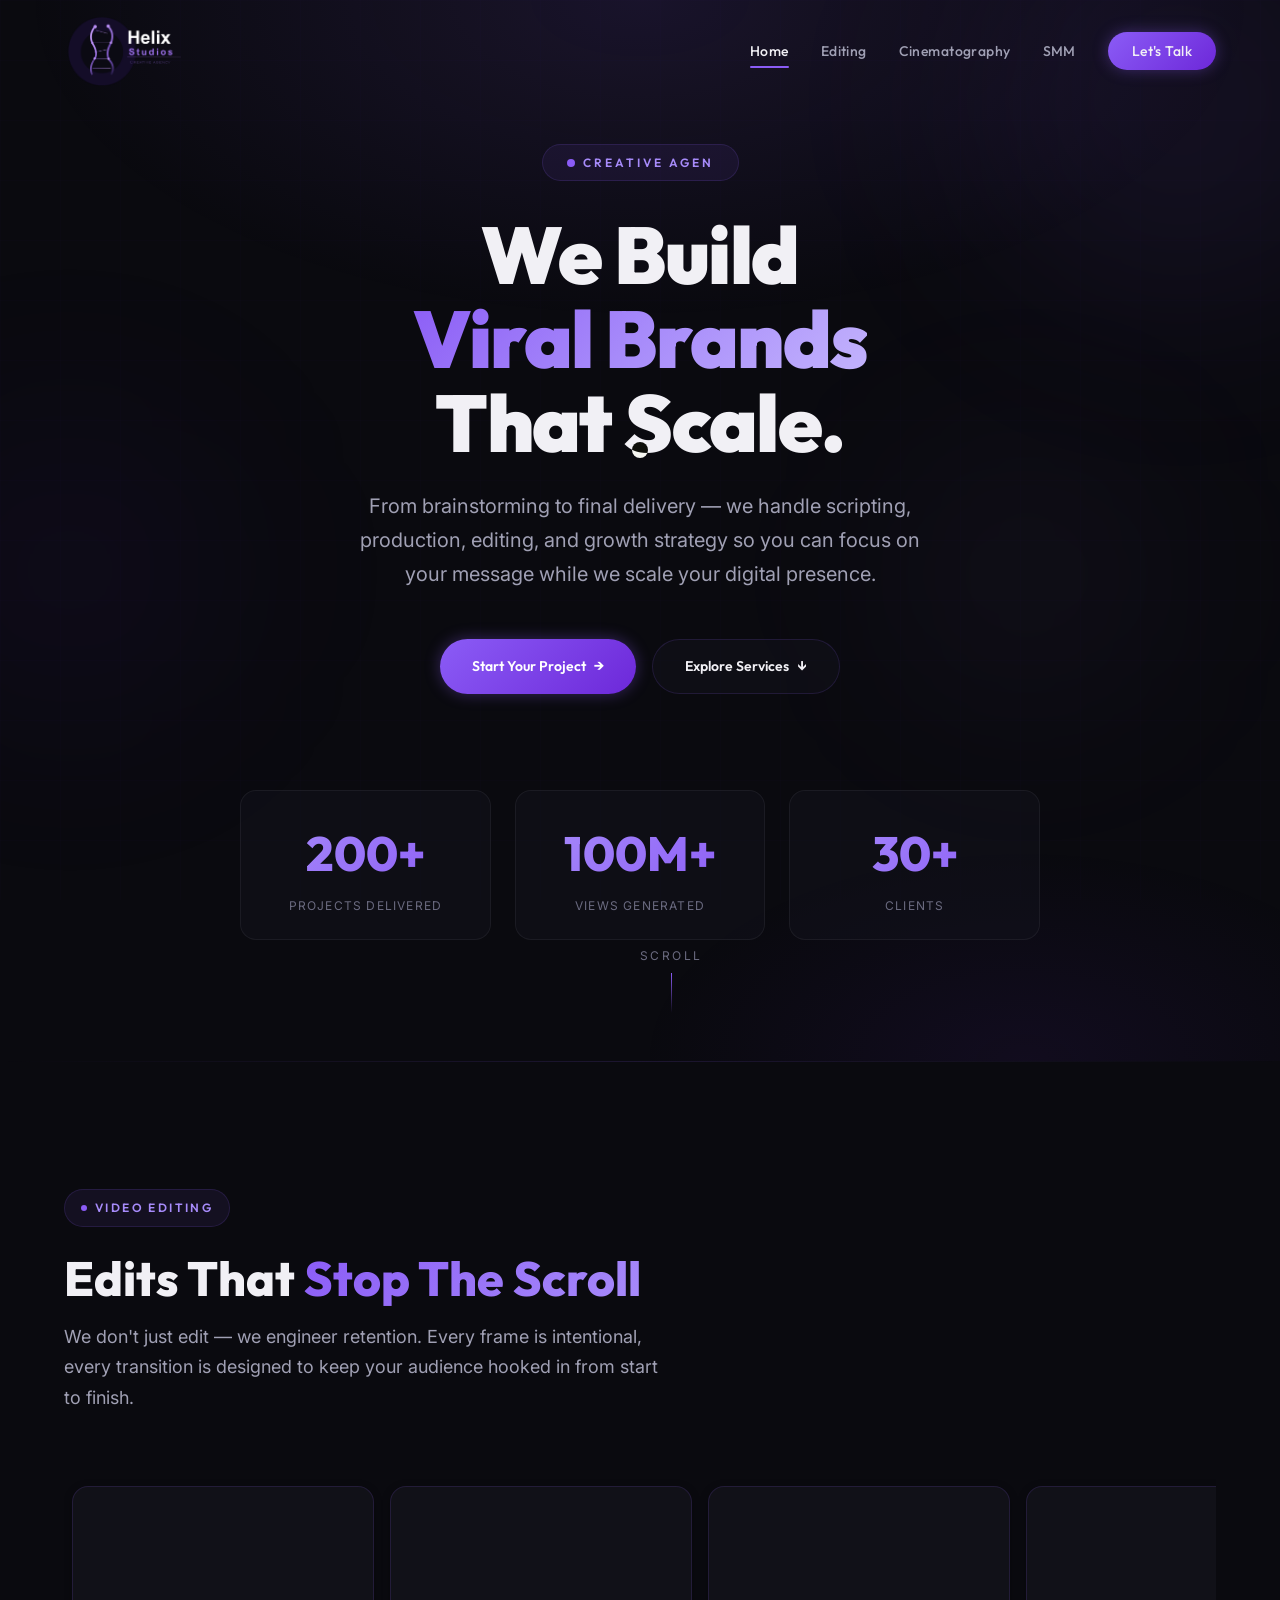
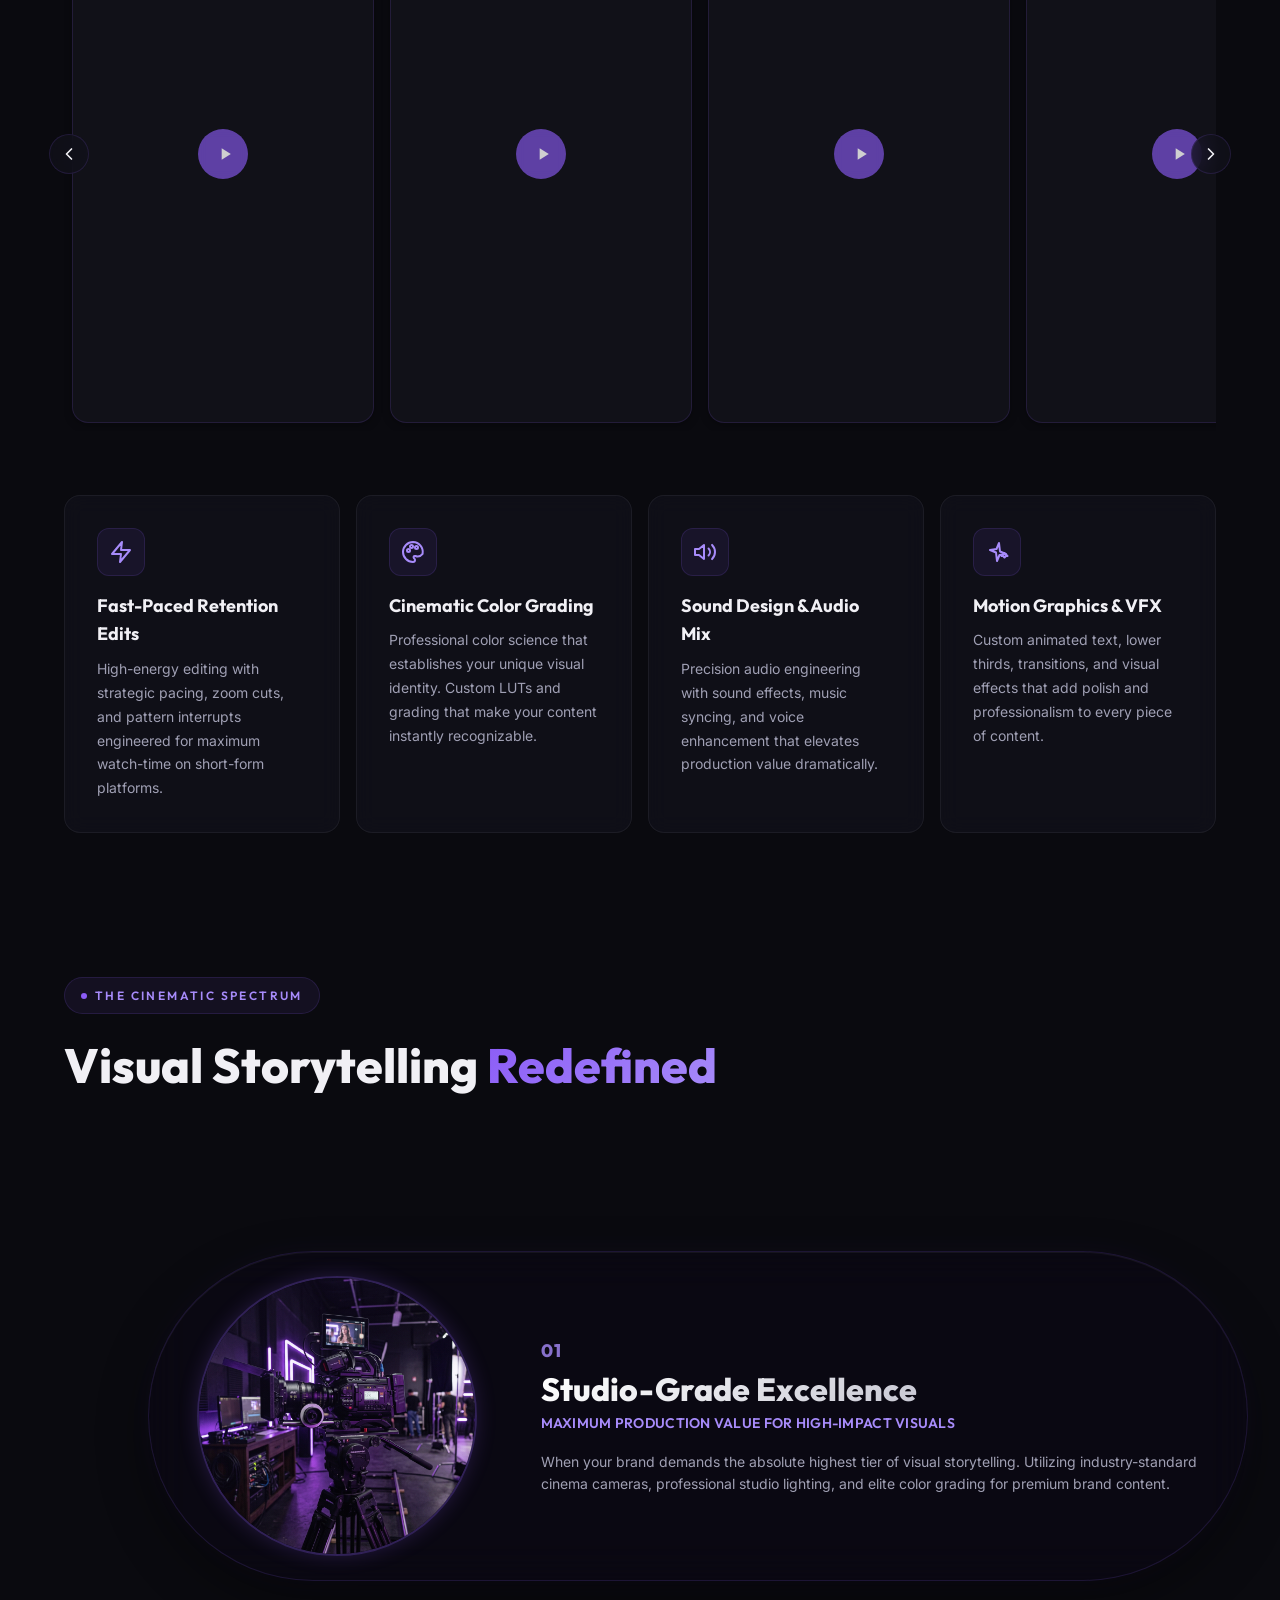
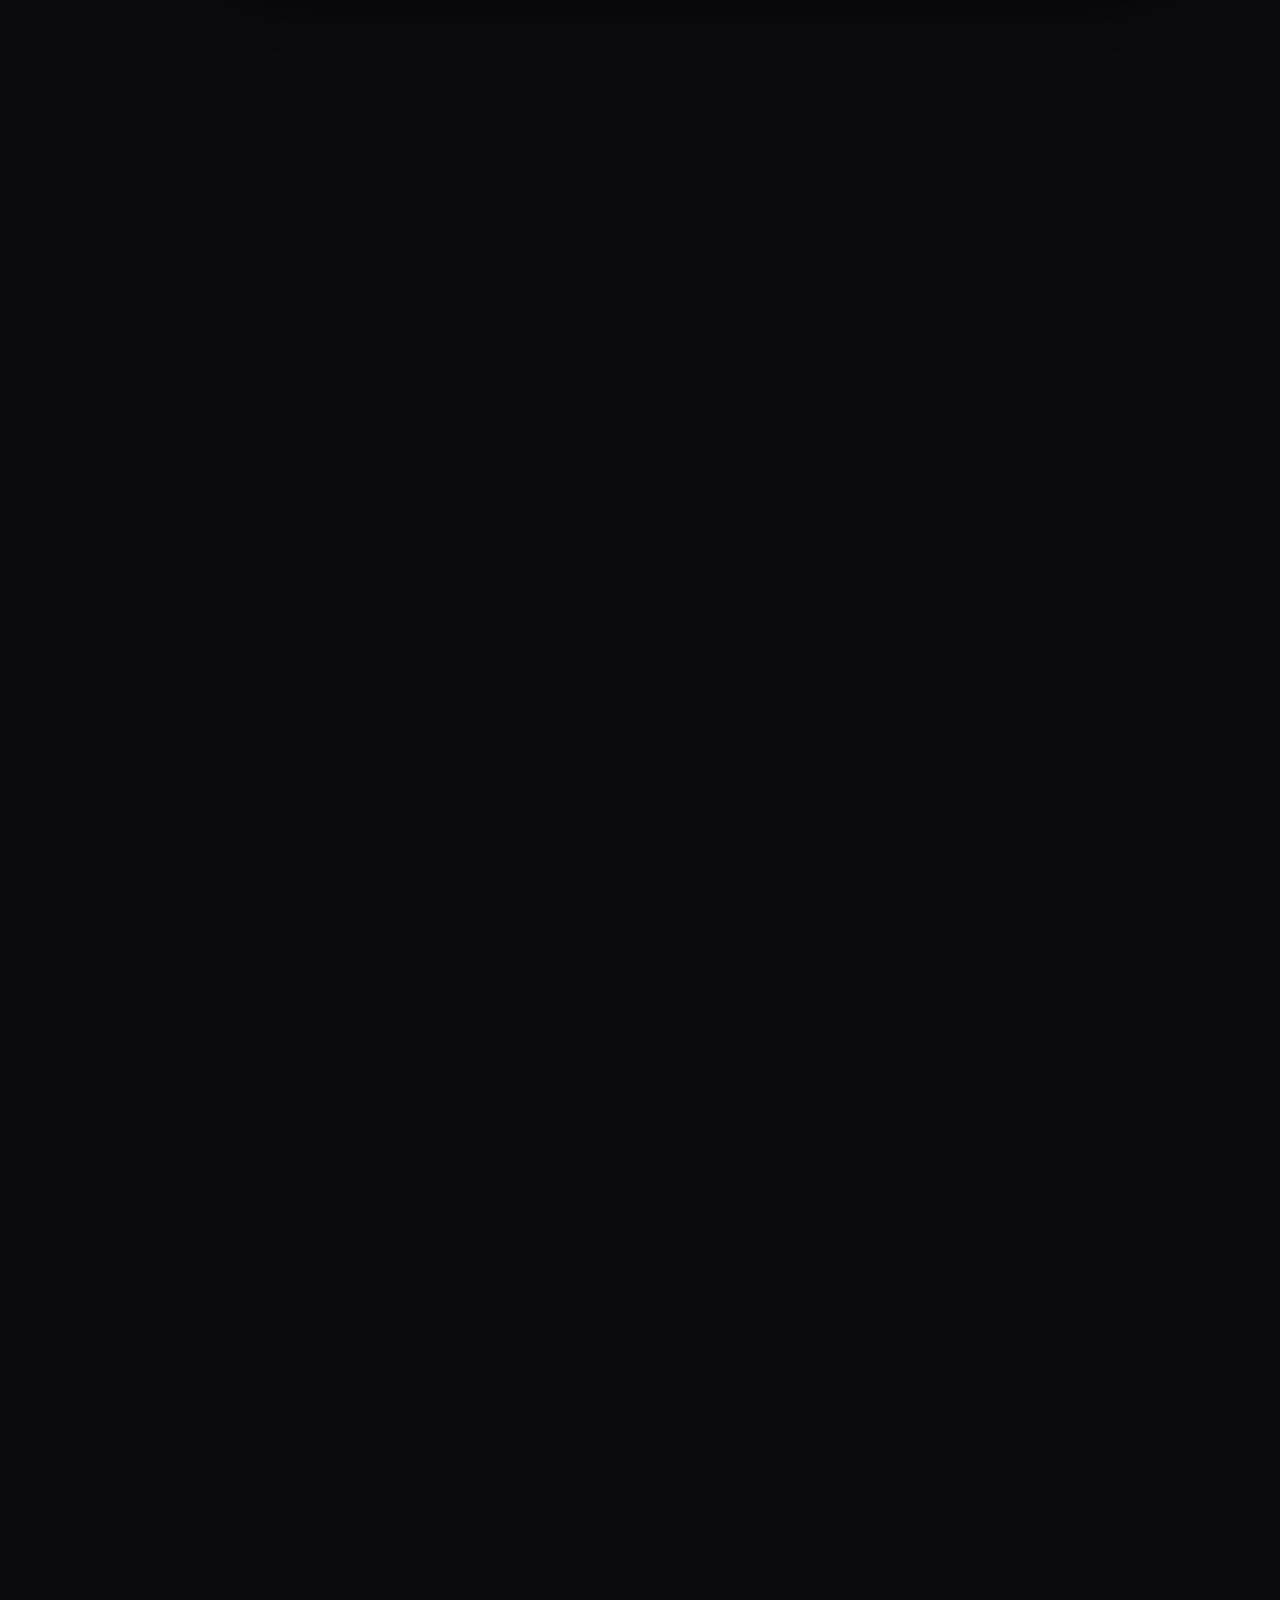
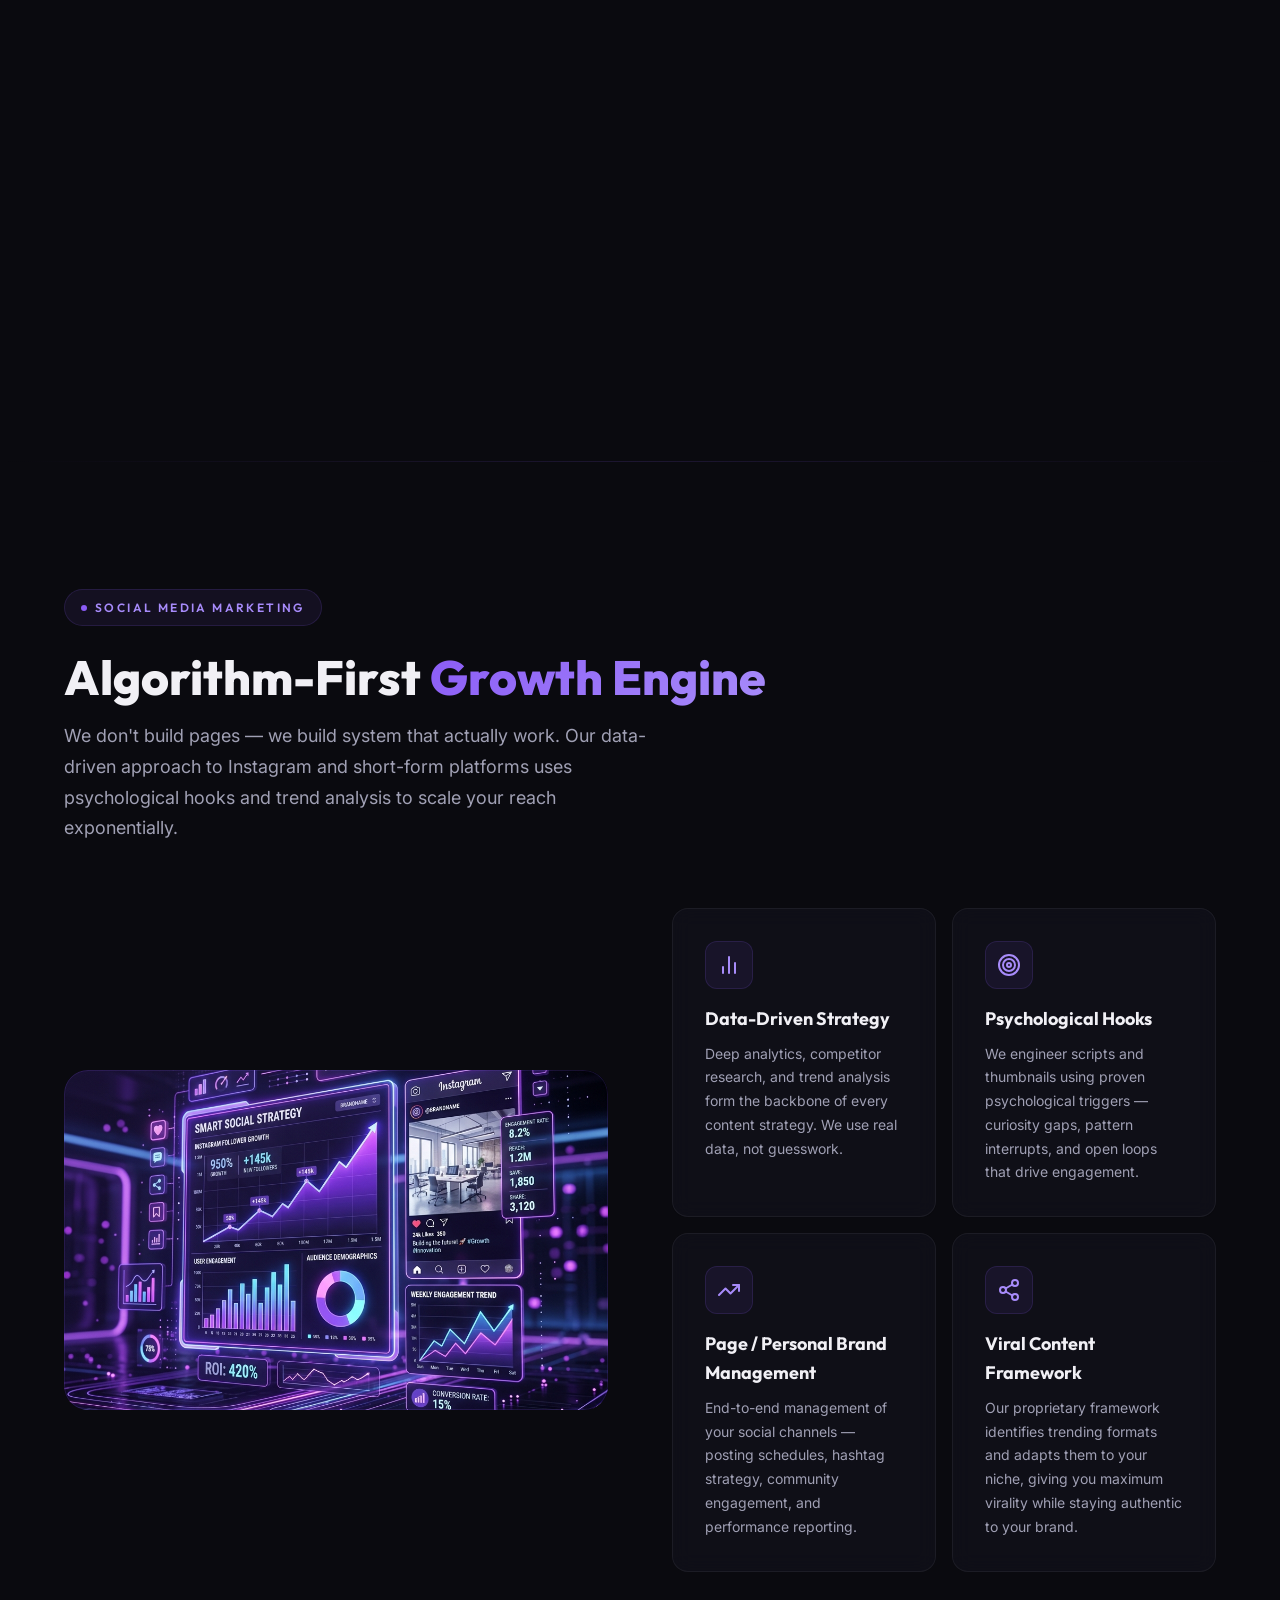
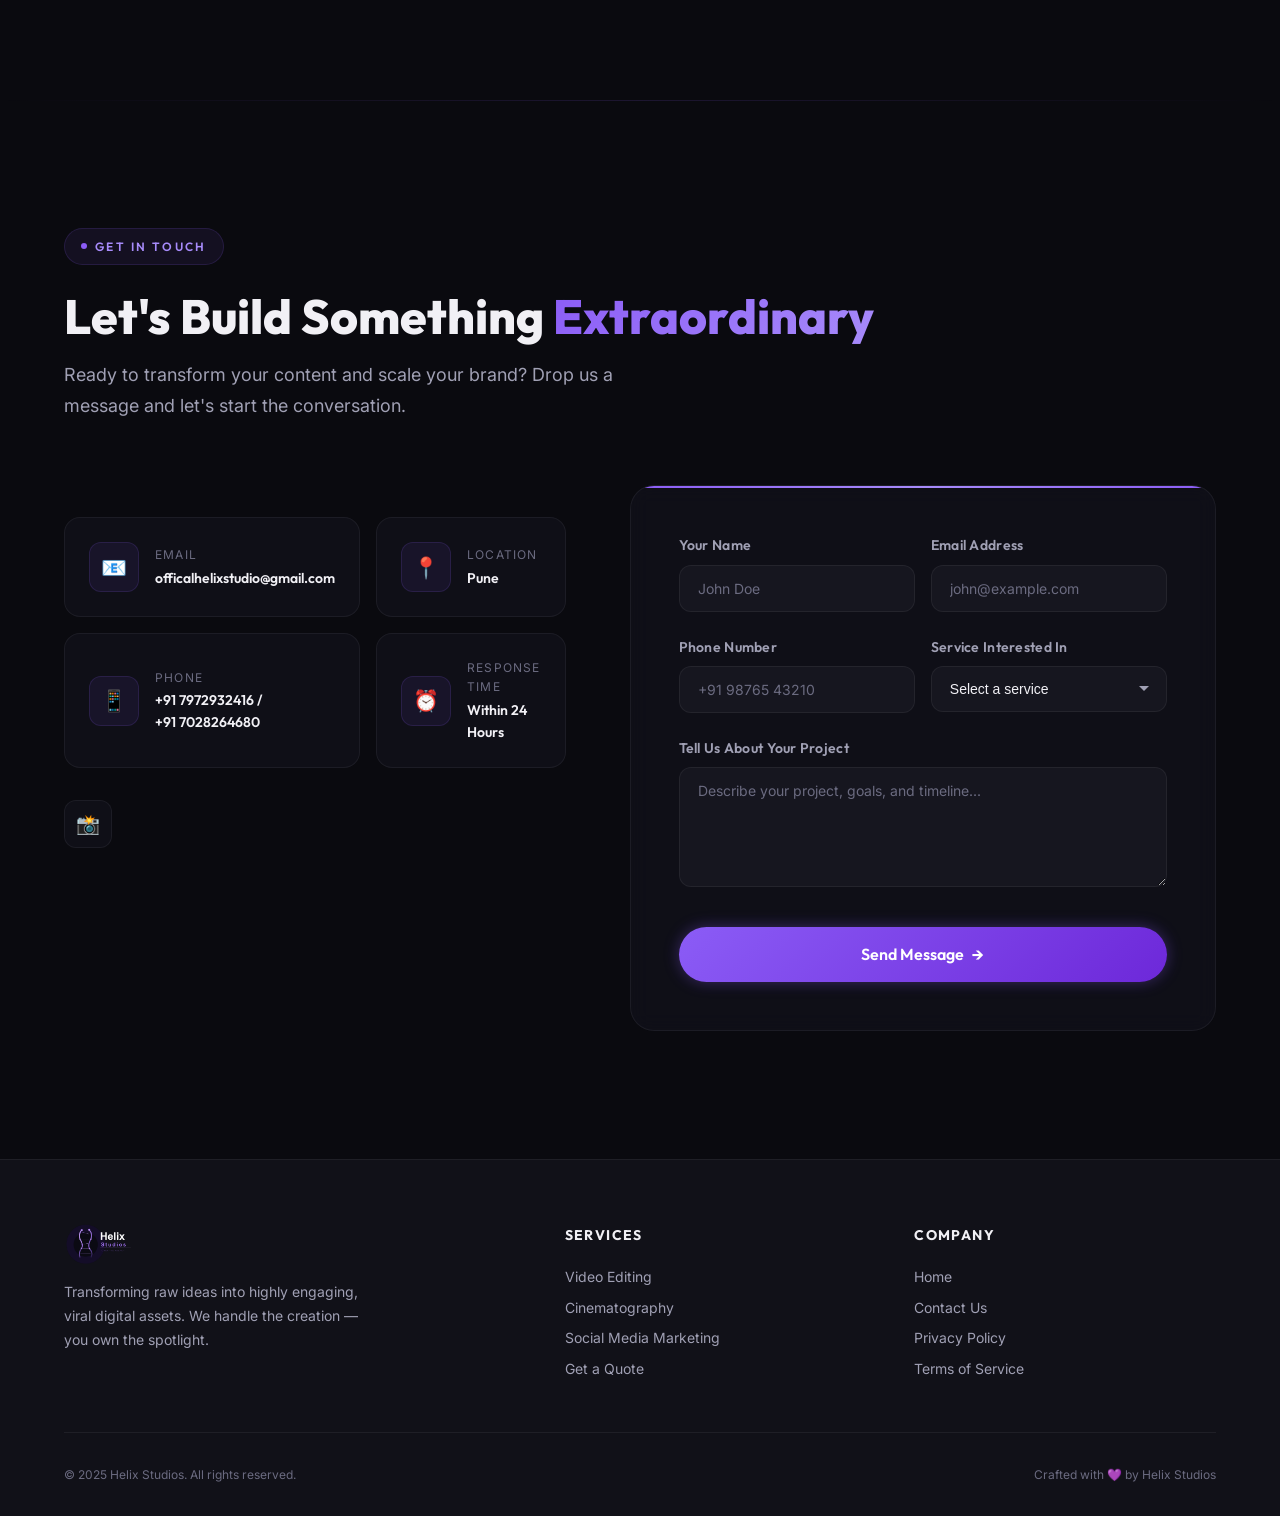
==== public/index.html @ 68cc1412 "refactor all code for management" ====
<!DOCTYPE html>
<html lang="en">

<head>
  <meta charset="UTF-8">
  <meta name="viewport" content="width=device-width, initial-scale=1.0">
  <title>Helix Studios — Full-Service Digital Media & Content Growth Agency</title>
  <meta name="description"
    content="Helix Studios is a full-service digital media and content growth agency specializing in high-impact video production, strategic scripting, and end-to-end channel management for creators, founders, and influencers.">
  <meta name="keywords"
    content="Helix Studios, video production, content agency, video editing, cinematography, social media marketing, Instagram growth, personal branding">
  <meta name="author" content="Helix Studios">
  <meta property="og:title" content="Helix Studios — Full-Service Digital Media Agency">
  <meta property="og:description"
    content="We transform raw ideas into highly engaging, viral digital assets. Professional video production, editing, and social media growth.">
  <meta property="og:type" content="website">
  <meta name="theme-color" content="#8b5cf6">
  <link rel="icon" type="image/png" href="images/helix_favicon.png">
  <link rel="stylesheet" href="style.css">
</head>

<body>
  <!-- Dynamic Jelly Cursor -->
  <div class="jelly-cursor">
    <span class="jelly-cursor-text"></span>
  </div> <!-- Preloader -->
  <div class="preloader" id="preloader">
    <img src="images/new_helix_logo.png" alt="Loading Helix Studios" class="preloader-logo">
  </div>

  <!-- Background Effects -->
  <div class="bg-grid"></div>
  <div class="glow-orb glow-orb--1"></div>
  <div class="glow-orb glow-orb--2"></div>
  <div class="glow-orb glow-orb--3"></div>

  <!-- ========== NAVIGATION ========== -->
  <nav class="navbar" id="navbar">
    <div class="container">
      <a href="#home" class="nav-logo">
        <img src="images/new_helix_logo.png" alt="Helix Studios Logo">
      </a>

      <div class="nav-links" id="navLinks">
        <a href="#home" class="active">Home</a>
        <a href="#editing">Editing</a>
        <a href="#cinematography">Cinematography</a>
        <a href="#smm">SMM</a>
        <a href="#contact" class="nav-cta">Let's Talk</a>
      </div>

      <button class="nav-hamburger" id="navHamburger" aria-label="Toggle navigation menu">
        <span></span>
        <span></span>
        <span></span>
      </button>
    </div>
  </nav>

  <!-- Mobile Nav Overlay -->
  <div class="nav-mobile-overlay" id="navMobileOverlay">
    <a href="#home" class="active">Home</a>
    <a href="#editing">Editing</a>
    <a href="#cinematography">Cinematography</a>
    <a href="#smm">SMM</a>
    <a href="#contact">Let's Talk</a>
  </div>

  <!-- ========== SECTION 1: HOME / HERO ========== -->
  <section id="home">
    <div class="hero-bg-video-wrapper">
      <div class="hero-bg-gradient"></div>
    </div>

    <div class="container">
      <div class="hero-content">
        <div class="hero-badge">
          <span class="badge-pulse"></span>
          Creative Agency
        </div>

        <h1 class="hero-title">
          <span class="line">We Build</span>
          <span class="line"><span class="gradient-text">Viral Brands</span></span>
          <span class="line">That Scale.</span>
        </h1>

        <p class="hero-description">
          From brainstorming to final delivery — we handle scripting, production, editing, and growth strategy so you
          can focus on your message while we scale your digital presence.
        </p>

        <div class="hero-cta-group">
          <a href="#contact" class="btn btn-primary">
            Start Your Project
            <span class="btn-icon">→</span>
          </a>
          <a href="#editing" class="btn btn-outline">
            Explore Services
            <span class="btn-icon">↓</span>
          </a>
        </div>

        <div class="hero-stats">
          <div class="hero-stat">
            <div class="hero-stat-number" data-count="200">0+</div>
            <div class="hero-stat-label">Projects Delivered</div>
          </div>
          <div class="hero-stat">
            <div class="hero-stat-number" data-count="100">0M+</div>
            <div class="hero-stat-label">Views Generated</div>
          </div>
          <div class="hero-stat">
            <div class="hero-stat-number" data-count="30">0+</div>
            <div class="hero-stat-label">Clients</div>
          </div>
        </div>
      </div>
      <br>
      <div class="scroll-indicator">
        <span>Scroll</span>
        <div class="scroll-line"></div>
      </div>
    </div>
  </section>

  <!-- ========== SECTION 2: EDITING ========== -->
  <section id="editing" class="service-section">
    <div class="container">
      <div class="service-header reveal">
        <span class="section-label">
          <span class="label-dot"></span>
          Video Editing
        </span>
        <h2 class="section-title">Edits That <span class="highlight">Stop The Scroll</span></h2>
        <p class="section-subtitle">We don't just edit — we engineer retention. Every frame is intentional, every
          transition is designed to keep your audience hooked in from start to finish.</p>
      </div>

      <div class="service-grid">
        <div class="reels-carousel-container reveal-left">
          <button class="carousel-nav prev-btn" aria-label="Previous reel" onclick="scrollReels(-1)">
            <svg viewBox="0 0 24 24" fill="none" stroke="currentColor" stroke-width="2" stroke-linecap="round"
              stroke-linejoin="round">
              <path d="M15 18l-6-6 6-6" />
            </svg>
          </button>

          <div class="reels-carousel" id="reelsCarousel">
            <!-- Reel 1 -->
            <div class="reel-card" onclick="togglePlay(this)">
              <video src="videos/edit 01.mp4" loop playsinline preload="metadata"></video>
              <div class="reel-overlay">
                <div class="reel-info">
                  <div class="reel-stats">
                    <span class="stat"><svg viewBox="0 0 24 24" fill="none" stroke="currentColor" stroke-width="2">
                        <path d="M1 12s4-8 11-8 11 8 11 8-4 8-11 8-11-8-11-8z" />
                        <circle cx="12" cy="12" r="3" />
                      </svg> 9.1m</span>
                    <span class="stat"><svg viewBox="0 0 24 24" fill="none" stroke="currentColor" stroke-width="2">
                        <path
                          d="M20.84 4.61a5.5 5.5 0 0 0-7.78 0L12 5.67l-1.06-1.06a5.5 5.5 0 0 0-7.78 7.78l1.06 1.06L12 21.23l7.78-7.78 1.06-1.06a5.5 5.5 0 0 0 0-7.78z" />
                      </svg> 708k</span>
                  </div>
                  <p class="reel-desc">Informative reel with motion graphics and sfx</p>
                </div>
              </div>
              <div class="play-btn">
                <svg viewBox="0 0 24 24" fill="currentColor">
                  <path d="M8 5v14l11-7z" />
                </svg>
              </div>
            </div>
            <!-- Reel 2 -->
            <div class="reel-card" onclick="togglePlay(this)">
              <video src="videos/edit 02.mp4" loop playsinline preload="metadata"></video>
              <div class="reel-overlay">
                <div class="reel-info">
                  <div class="reel-stats">
                    <span class="stat"><svg viewBox="0 0 24 24" fill="none" stroke="currentColor" stroke-width="2">
                        <path d="M1 12s4-8 11-8 11 8 11 8-4 8-11 8-11-8-11-8z" />
                        <circle cx="12" cy="12" r="3" />
                      </svg> 5.6m</span>
                    <span class="stat"><svg viewBox="0 0 24 24" fill="none" stroke="currentColor" stroke-width="2">
                        <path
                          d="M20.84 4.61a5.5 5.5 0 0 0-7.78 0L12 5.67l-1.06-1.06a5.5 5.5 0 0 0-7.78 7.78l1.06 1.06L12 21.23l7.78-7.78 1.06-1.06a5.5 5.5 0 0 0 0-7.78z" />
                      </svg> 300k+</span>
                  </div>
                  <p class="reel-desc">Informative reel with motion graphics and sfx</p>
                </div>
              </div>
              <div class="play-btn">
                <svg viewBox="0 0 24 24" fill="currentColor">
                  <path d="M8 5v14l11-7z" />
                </svg>
              </div>
            </div>
            <!-- Reel 3 -->
            <div class="reel-card" onclick="togglePlay(this)">
              <video src="videos/edit 03.mp4" loop playsinline preload="metadata"></video>
              <div class="reel-overlay">
                <div class="reel-info">
                  <div class="reel-stats">
                    <span class="stat"><svg viewBox="0 0 24 24" fill="none" stroke="currentColor" stroke-width="2">
                        <path d="M1 12s4-8 11-8 11 8 11 8-4 8-11 8-11-8-11-8z" />
                        <circle cx="12" cy="12" r="3" />
                      </svg> 3.1m</span>
                    <span class="stat"><svg viewBox="0 0 24 24" fill="none" stroke="currentColor" stroke-width="2">
                        <path
                          d="M20.84 4.61a5.5 5.5 0 0 0-7.78 0L12 5.67l-1.06-1.06a5.5 5.5 0 0 0-7.78 7.78l1.06 1.06L12 21.23l7.78-7.78 1.06-1.06a5.5 5.5 0 0 0 0-7.78z" />
                      </svg> 123k</span>
                  </div>
                  <p class="reel-desc">Informative reel with motion graphics and sfx</p>
                </div>
              </div>
              <div class="play-btn">
                <svg viewBox="0 0 24 24" fill="currentColor">
                  <path d="M8 5v14l11-7z" />
                </svg>
              </div>
            </div>
            <!-- Reel 4 -->
            <div class="reel-card" onclick="togglePlay(this)">
              <video src="videos/edit 04.mp4" loop playsinline preload="metadata"></video>
              <div class="reel-overlay">
                <div class="reel-info">
                  <div class="reel-stats">
                    <span class="stat"><svg viewBox="0 0 24 24" fill="none" stroke="currentColor" stroke-width="2">
                        <path d="M1 12s4-8 11-8 11 8 11 8-4 8-11 8-11-8-11-8z" />
                        <circle cx="12" cy="12" r="3" />
                      </svg> 2.6m</span>
                    <span class="stat"><svg viewBox="0 0 24 24" fill="none" stroke="currentColor" stroke-width="2">
                        <path
                          d="M20.84 4.61a5.5 5.5 0 0 0-7.78 0L12 5.67l-1.06-1.06a5.5 5.5 0 0 0-7.78 7.78l1.06 1.06L12 21.23l7.78-7.78 1.06-1.06a5.5 5.5 0 0 0 0-7.78z" />
                      </svg> 109k</span>
                  </div>
                  <p class="reel-desc">A basic movie edit</p>
                </div>
              </div>
              <div class="play-btn">
                <svg viewBox="0 0 24 24" fill="currentColor">
                  <path d="M8 5v14l11-7z" />
                </svg>
              </div>
            </div>
            <!-- Reel 5 -->
            <div class="reel-card" onclick="togglePlay(this)">
              <video src="videos/edit 05.mp4" loop playsinline preload="metadata"></video>
              <div class="reel-overlay">
                <div class="reel-info">
                  <div class="reel-stats">
                    <span class="stat"><svg viewBox="0 0 24 24" fill="none" stroke="currentColor" stroke-width="2">
                        <path d="M1 12s4-8 11-8 11 8 11 8-4 8-11 8-11-8-11-8z" />
                        <circle cx="12" cy="12" r="3" />
                      </svg> 1.2m</span>
                    <span class="stat"><svg viewBox="0 0 24 24" fill="none" stroke="currentColor" stroke-width="2">
                        <path
                          d="M20.84 4.61a5.5 5.5 0 0 0-7.78 0L12 5.67l-1.06-1.06a5.5 5.5 0 0 0-7.78 7.78l1.06 1.06L12 21.23l7.78-7.78 1.06-1.06a5.5 5.5 0 0 0 0-7.78z" />
                      </svg> 50k</span>
                  </div>
                  <p class="reel-desc">A basic movie edit</p>
                </div>
              </div>
              <div class="play-btn">
                <svg viewBox="0 0 24 24" fill="currentColor">
                  <path d="M8 5v14l11-7z" />
                </svg>
              </div>
            </div>
            <!-- Reel 6 -->
            <div class="reel-card" onclick="togglePlay(this)">
              <video src="videos/edit 06.mp4" loop playsinline preload="metadata"></video>
              <div class="reel-overlay">
                <div class="reel-info">
                  <div class="reel-stats">
                    <span class="stat"><svg viewBox="0 0 24 24" fill="none" stroke="currentColor" stroke-width="2">
                        <path d="M1 12s4-8 11-8 11 8 11 8-4 8-11 8-11-8-11-8z" />
                        <circle cx="12" cy="12" r="3" />
                      </svg> 1.3m</span>
                    <span class="stat"><svg viewBox="0 0 24 24" fill="none" stroke="currentColor" stroke-width="2">
                        <path
                          d="M20.84 4.61a5.5 5.5 0 0 0-7.78 0L12 5.67l-1.06-1.06a5.5 5.5 0 0 0-7.78 7.78l1.06 1.06L12 21.23l7.78-7.78 1.06-1.06a5.5 5.5 0 0 0 0-7.78z" />
                      </svg> 79k</span>
                  </div>
                  <p class="reel-desc">A basic movie edit</p>
                </div>
              </div>
              <div class="play-btn">
                <svg viewBox="0 0 24 24" fill="currentColor">
                  <path d="M8 5v14l11-7z" />
                </svg>
              </div>
            </div>
          </div>

          <button class="carousel-nav next-btn" aria-label="Next reel" onclick="scrollReels(1)">
            <svg viewBox="0 0 24 24" fill="none" stroke="currentColor" stroke-width="2" stroke-linecap="round"
              stroke-linejoin="round">
              <path d="M9 18l6-6-6-6" />
            </svg>
          </button>
        </div>

        <div class="service-content">
          <div class="feature-cards stagger-children">
            <div class="feature-card">
              <div class="feature-card-icon">
                <svg viewBox="0 0 24 24" fill="none" stroke="currentColor" stroke-width="2" stroke-linecap="round"
                  stroke-linejoin="round">
                  <polygon points="13 2 3 14 12 14 11 22 21 10 12 10 13 2"></polygon>
                </svg>
              </div>
              <h3 class="feature-card-title">Fast-Paced Retention Edits</h3>
              <p class="feature-card-text">High-energy editing with strategic pacing, zoom cuts, and pattern interrupts
                engineered for maximum watch-time on short-form platforms.</p>
            </div>
            <div class="feature-card">
              <div class="feature-card-icon">
                <svg viewBox="0 0 24 24" fill="none" stroke="currentColor" stroke-width="2" stroke-linecap="round"
                  stroke-linejoin="round">
                  <path
                    d="M12 2C6.48 2 2 6.48 2 12s4.48 10 10 10c1.1 0 2-.9 2-2 0-.53-.21-1.04-.58-1.41L13 18.17c-.24-.24-.42-.55-.42-.88 0-.91.9-1.63 1.81-1.29 2.5.94 5.37.06 7.21-2.22A10 10 0 0 0 12 2Z" />
                  <circle cx="7.5" cy="10.5" r="1.5" />
                  <circle cx="10.5" cy="6.5" r="1.5" />
                  <circle cx="15.5" cy="7.5" r="1.5" />
                </svg>
              </div>
              <h3 class="feature-card-title">Cinematic Color Grading</h3>
              <p class="feature-card-text">Professional color science that establishes your unique visual identity.
                Custom LUTs and grading that make your content instantly recognizable.</p>
            </div>
            <div class="feature-card">
              <div class="feature-card-icon">
                <svg viewBox="0 0 24 24" fill="none" stroke="currentColor" stroke-width="2" stroke-linecap="round"
                  stroke-linejoin="round">
                  <polygon points="11 5 6 9 2 9 2 15 6 15 11 19 11 5"></polygon>
                  <path d="M15.54 8.46a5 5 0 0 1 0 7.07"></path>
                  <path d="M19.07 4.93a10 10 0 0 1 0 14.14"></path>
                </svg>
              </div>
              <h3 class="feature-card-title">Sound Design & Audio Mix</h3>
              <p class="feature-card-text">Precision audio engineering with sound effects, music syncing, and voice
                enhancement that elevates production value dramatically.</p>
            </div>
            <div class="feature-card">
              <div class="feature-card-icon">
                <svg viewBox="0 0 24 24" fill="none" stroke="currentColor" stroke-width="2" stroke-linecap="round"
                  stroke-linejoin="round">
                  <path
                    d="m21 16-1.5 1.5-1.5-1.5L16.5 16l1.5-1.5L19.5 13l1.5 1.5L22.5 16ZM14 3l-2.5 6L5 10l6 2.5L12 21l2.5-6L21 14l-6-2.5Z" />
                </svg>
              </div>
              <h3 class="feature-card-title">Motion Graphics & VFX</h3>
              <p class="feature-card-text">Custom animated text, lower thirds, transitions, and visual effects that add
                polish and professionalism to every piece of content.</p>
            </div>
          </div>
        </div>
      </div>
    </div>
  </section>

  <!-- ========== SECTION 3: CINEMATOGRAPHY ========== -->
  <section id="cinematography" class="spectrum-sticky-track">
    <div class="spectrum-sticky-wrapper">
      <div class="container spectrum-container">

        <!-- Section Header -->
        <div class="service-header reveal">
          <span class="section-label">
            <span class="label-dot"></span>
            The Cinematic Spectrum
          </span>
          <h2 class="section-title">Visual Storytelling <span class="highlight">Redefined</span></h2>
        </div>

        <!-- Phases Container -->
        <div class="spectrum-phases-container">

          <!-- Phase 1 -->
          <div class="spectrum-phase active" data-phase="1">
            <div class="spectrum-oval">
              <div class="spectrum-text-content">
                <span class="phase-number">01</span>
                <h3 class="spectrum-headline">Studio-Grade Excellence</h3>
                <h4 class="spectrum-subheadline">Maximum Production Value for High-Impact Visuals</h4>
                <p class="spectrum-description">When your brand demands the absolute highest tier of visual
                  storytelling. Utilizing industry-standard cinema cameras, professional studio lighting, and elite
                  color grading for premium brand content.</p>
              </div>
              <div class="spectrum-image-wrapper">
                <img src="images/cinema_camera.png" alt="Studio-Grade Excellence Cinema Camera" loading="lazy">
              </div>
            </div>
          </div>

          <!-- Phase 2 -->
          <div class="spectrum-phase" data-phase="2">
            <div class="spectrum-oval">
              <div class="spectrum-image-wrapper">
                <img src="images/iphone_17.png" alt="Mobile-First Agility iPhone 17" loading="lazy">
              </div>
              <div class="spectrum-text-content">
                <span class="phase-number">02</span>
                <h3 class="spectrum-headline">Mobile-First Agility</h3>
                <h4 class="spectrum-subheadline">Fast, Authentic, and Optimized for the Feed</h4>
                <p class="spectrum-description">High-converting content optimized for the fast-paced world of Instagram
                  Reels, YouTube Shorts, and TikTok. Lightning-fast turnaround times without sacrificing creative edge.
                </p>
              </div>
            </div>
          </div>

          <!-- Phase 3 -->
          <div class="spectrum-phase" data-phase="3">
            <div class="spectrum-oval">
              <div class="spectrum-text-content">
                <span class="phase-number">03</span>
                <h3 class="spectrum-headline">Fluid Kinetic Movement</h3>
                <h4 class="spectrum-subheadline">The Perfect Convergence of Mobility and Smoothness</h4>
                <p class="spectrum-description">Striking the ultimate balance between high-end execution and
                  flexibility. Advanced stabilization gimbals for silky-smooth tracking shots and dynamic transitions.
                </p>
              </div>
              <div class="spectrum-image-wrapper">
                <img src="images/iphone_gimbal.png" alt="Fluid Kinetic Movement Gimbal" loading="lazy">
              </div>
            </div>
          </div>

        </div>

      </div>
    </div>
  </section>

  <!-- ========== SECTION 4: SOCIAL MEDIA MARKETING ========== -->
  <section id="smm" class="service-section">
    <div class="container">
      <div class="service-header reveal">
        <span class="section-label">
          <span class="label-dot"></span>
          Social Media Marketing
        </span>
        <h2 class="section-title">Algorithm-First <span class="highlight">Growth Engine</span></h2>
        <p class="section-subtitle">We don't build pages — we build system that actually work. Our data-driven approach
          to Instagram and
          short-form platforms uses psychological hooks and trend analysis to scale your reach exponentially.</p>
      </div>

      <div class="service-grid">
        <div class="service-image-wrapper reveal-left">
          <img src="images/hero_smm.png" alt="Social media growth analytics by Helix Studios" loading="lazy">
          <div class="service-image-overlay"></div>
          <div class="service-image-border"></div>
        </div>

        <div class="service-content">
          <div class="feature-cards stagger-children">
            <div class="feature-card">
              <div class="feature-card-icon">
                <svg viewBox="0 0 24 24" fill="none" stroke="currentColor" stroke-width="2" stroke-linecap="round"
                  stroke-linejoin="round">
                  <line x1="18" y1="20" x2="18" y2="10"></line>
                  <line x1="12" y1="20" x2="12" y2="4"></line>
                  <line x1="6" y1="20" x2="6" y2="14"></line>
                </svg>
              </div>
              <h3 class="feature-card-title">Data-Driven Strategy</h3>
              <p class="feature-card-text">Deep analytics, competitor research, and trend analysis form the backbone of
                every content strategy. We use real data, not guesswork.</p>
            </div>
            <div class="feature-card">
              <div class="feature-card-icon">
                <svg viewBox="0 0 24 24" fill="none" stroke="currentColor" stroke-width="2" stroke-linecap="round"
                  stroke-linejoin="round">
                  <circle cx="12" cy="12" r="10"></circle>
                  <circle cx="12" cy="12" r="6"></circle>
                  <circle cx="12" cy="12" r="2"></circle>
                </svg>
              </div>
              <h3 class="feature-card-title">Psychological Hooks</h3>
              <p class="feature-card-text">We engineer scripts and thumbnails using proven psychological triggers —
                curiosity gaps, pattern interrupts, and open loops that drive engagement.</p>
            </div>
            <div class="feature-card">
              <div class="feature-card-icon">
                <svg viewBox="0 0 24 24" fill="none" stroke="currentColor" stroke-width="2" stroke-linecap="round"
                  stroke-linejoin="round">
                  <polyline points="22 7 13.5 15.5 8.5 10.5 2 17"></polyline>
                  <polyline points="16 7 22 7 22 13"></polyline>
                </svg>
              </div>
              <h3 class="feature-card-title">Page / Personal Brand Management</h3>
              <p class="feature-card-text">End-to-end management of your social channels — posting schedules, hashtag
                strategy, community engagement, and performance reporting.</p>
            </div>
            <div class="feature-card">
              <div class="feature-card-icon">
                <svg viewBox="0 0 24 24" fill="none" stroke="currentColor" stroke-width="2" stroke-linecap="round"
                  stroke-linejoin="round">
                  <circle cx="18" cy="5" r="3"></circle>
                  <circle cx="6" cy="12" r="3"></circle>
                  <circle cx="18" cy="19" r="3"></circle>
                  <line x1="8.59" y1="13.51" x2="15.42" y2="17.49"></line>
                  <line x1="15.41" y1="6.51" x2="8.59" y2="10.49"></line>
                </svg>
              </div>
              <h3 class="feature-card-title">Viral Content Framework</h3>
              <p class="feature-card-text">Our proprietary framework identifies trending formats and adapts them to your
                niche, giving you maximum virality while staying authentic to your brand.</p>
            </div>
          </div>
        </div>
      </div>
    </div>
  </section>

  <!-- ========== SECTION 5: CONTACT ========== -->
  <section id="contact">
    <div class="container">
      <div class="service-header reveal">
        <span class="section-label">
          <span class="label-dot"></span>
          Get In Touch
        </span>
        <h2 class="section-title">Let's Build Something <span class="highlight">Extraordinary</span></h2>
        <p class="section-subtitle">Ready to transform your content and scale your brand? Drop us a message and let's
          start the conversation.</p>
      </div>

      <div class="contact-grid">
        <!-- Contact Info -->
        <div class="contact-info reveal-left">
          <div class="contact-info-cards">
            <div class="contact-info-card">
              <div class="contact-info-icon">📧</div>
              <div>
                <div class="contact-info-label">Email</div>
                <div class="contact-info-value"> <a
                    href="mailto:officalhelixstudio@gmail.com">officalhelixstudio@gmail.com</a> </div>
              </div>
            </div>



            <div class="contact-info-card">
              <div class="contact-info-icon">📍</div>
              <div>
                <div class="contact-info-label">Location</div>
                <div class="contact-info-value">Pune</div>
              </div>
            </div>

            <div class="contact-info-card">
              <div class="contact-info-icon">📱</div>
              <div>
                <div class="contact-info-label">Phone</div>
                <div class="contact-info-value">+91 7972932416 / <br> +91 7028264680</div>
              </div>
            </div>

            <div class="contact-info-card">
              <div class="contact-info-icon">⏰</div>
              <div>
                <div class="contact-info-label">Response Time</div>
                <div class="contact-info-value">Within 24 Hours</div>
              </div>
            </div>
          </div>

          <div class="contact-socials">
            <a href="https://www.instagram.com/helix_studios_offical" target="_blank" class="social-link"
              aria-label="Instagram" title="Instagram">📸</a>
            <!-- <a href="#" class="social-link" aria-label="YouTube" title="YouTube">▶️</a>
            <a href="#" class="social-link" aria-label="LinkedIn" title="LinkedIn">💼</a>
            <a href="#" class="social-link" aria-label="Twitter" title="Twitter">🐦</a> -->
          </div>
        </div>

        <!-- Contact Form -->
        <div class="contact-form-wrapper reveal-right">
          <form id="contactForm">
            <div class="form-row">
              <div class="form-group">
                <label for="contactName">Your Name</label>
                <input type="text" id="contactName" name="name" placeholder="John Doe" required>
              </div>
              <div class="form-group">
                <label for="contactEmail">Email Address</label>
                <input type="email" id="contactEmail" name="email" placeholder="john@example.com" required>
              </div>
            </div>

            <div class="form-row">
              <div class="form-group">
                <label for="contactPhone">Phone Number</label>
                <input type="tel" id="contactPhone" name="phone" placeholder="+91 98765 43210">
              </div>
              <div class="form-group">
                <label for="contactService">Service Interested In</label>
                <select id="contactService" name="service" required>
                  <option value="" disabled selected>Select a service</option>
                  <option value="editing">Video Editing</option>
                  <option value="cinematography">Cinematography</option>
                  <option value="smm">Social Media Marketing</option>
                  <option value="full-package">Full Package</option>
                  <option value="other">Other</option>
                </select>
              </div>
            </div>

            <div class="form-group">
              <label for="contactMessage">Tell Us About Your Project</label>
              <textarea id="contactMessage" name="message" placeholder="Describe your project, goals, and timeline..."
                rows="5" required></textarea>
            </div>

            <button type="submit" class="btn btn-primary btn-submit" id="submitBtn">
              Send Message
              <span class="btn-icon">→</span>
            </button>
          </form>

          <div class="form-success" id="formSuccess">
            <div class="form-success-icon">🚀</div>
            <h3>Message Sent!</h3>
            <p>We'll get back to you within 24 hours. Get ready to build something amazing.</p>
          </div>
        </div>
      </div>
    </div>
  </section>

  <!-- ========== FOOTER ========== -->
  <footer class="footer">
    <div class="container">
      <div class="footer-top">
        <div class="footer-brand">
          <img src="images/new_helix_logo.png" alt="Helix Studios">
          <p>Transforming raw ideas into highly engaging, viral digital assets. We handle the creation — you own the
            spotlight.</p>
        </div>

        <div class="footer-links-group">
          <h4>Services</h4>
          <a href="#editing">Video Editing</a>
          <a href="#cinematography">Cinematography</a>
          <a href="#smm">Social Media Marketing</a>
          <a href="#contact">Get a Quote</a>
        </div>

        <div class="footer-links-group">
          <h4>Company</h4>
          <a href="#home">Home</a>
          <a href="#contact">Contact Us</a>
          <a href="#">Privacy Policy</a>
          <a href="#">Terms of Service</a>
        </div>
      </div>

      <div class="footer-bottom">
        <p>&copy; 2025 Helix Studios. All rights reserved.</p>
        <p>Crafted with 💜 by Helix Studios</p>
      </div>
    </div>
  </footer>

  <script src="script.js"></script>
</body>

</html>
---- public/style.css ----
/* ============================================
   HELIX STUDIOS — Custom CSS
   Mobile-First | Dark Theme | Purple Accents
   ============================================ */

/* ---------- Google Fonts ---------- */
@import url('https://fonts.googleapis.com/css2?family=Inter:wght@300;400;500;600;700;800;900&family=Outfit:wght@300;400;500;600;700;800;900&display=swap');

/* ---------- CSS Custom Properties ---------- */
:root {
  /* Colors */
  --clr-bg-primary: #0a0a0f;
  --clr-bg-secondary: #111118;
  --clr-bg-card: rgba(18, 18, 28, 0.7);
  --clr-bg-glass: rgba(18, 18, 28, 0.5);
  --clr-surface: #16161f;
  --clr-border: rgba(139, 92, 246, 0.15);
  --clr-border-subtle: rgba(255, 255, 255, 0.06);

  --clr-accent: #8b5cf6;
  --clr-accent-light: #a78bfa;
  --clr-accent-dark: #6d28d9;
  --clr-accent-glow: rgba(139, 92, 246, 0.35);
  --clr-accent-subtle: rgba(139, 92, 246, 0.08);

  --clr-text-primary: #f1f0f5;
  --clr-text-secondary: #a0a0b4;
  --clr-text-muted: #6b6b80;

  --clr-success: #34d399;
  --clr-error: #f87171;

  /* Typography */
  --ff-heading: 'Outfit', sans-serif;
  --ff-body: 'Inter', sans-serif;

  --fs-xs: 0.75rem;
  --fs-sm: 0.875rem;
  --fs-base: 1rem;
  --fs-md: 1.125rem;
  --fs-lg: 1.25rem;
  --fs-xl: 1.5rem;
  --fs-2xl: 2rem;
  --fs-3xl: 2.5rem;
  --fs-4xl: 3rem;
  --fs-5xl: 3.5rem;
  --fs-hero: clamp(2.2rem, 7vw, 5rem);

  /* Spacing */
  --space-xs: 0.25rem;
  --space-sm: 0.5rem;
  --space-md: 1rem;
  --space-lg: 1.5rem;
  --space-xl: 2rem;
  --space-2xl: 3rem;
  --space-3xl: 4rem;
  --space-4xl: 6rem;
  --space-section: clamp(4rem, 10vw, 8rem);

  /* Border Radius */
  --radius-sm: 0.5rem;
  --radius-md: 0.75rem;
  --radius-lg: 1rem;
  --radius-xl: 1.5rem;
  --radius-full: 50%;

  /* Transitions */
  --transition-fast: 0.2s cubic-bezier(0.4, 0, 0.2, 1);
  --transition-base: 0.3s cubic-bezier(0.4, 0, 0.2, 1);
  --transition-slow: 0.5s cubic-bezier(0.4, 0, 0.2, 1);
  --transition-spring: 0.5s cubic-bezier(0.34, 1.56, 0.64, 1);

  /* Shadows */
  --shadow-sm: 0 2px 8px rgba(0, 0, 0, 0.3);
  --shadow-md: 0 4px 20px rgba(0, 0, 0, 0.4);
  --shadow-lg: 0 8px 40px rgba(0, 0, 0, 0.5);
  --shadow-glow: 0 0 30px var(--clr-accent-glow);
  --shadow-glow-sm: 0 0 15px var(--clr-accent-glow);

  /* Z-index */
  --z-nav: 1000;
  --z-overlay: 900;
  --z-modal: 1100;
}

/* ---------- Reset & Base ---------- */
*,
*::before,
*::after {
  margin: 0;
  padding: 0;
  box-sizing: border-box;
}

html {
  scroll-behavior: smooth;
  -webkit-text-size-adjust: 100%;
  scroll-padding-top: 80px;
}

body {
  font-family: var(--ff-body);
  font-size: var(--fs-base);
  line-height: 1.6;
  color: var(--clr-text-primary);
  background-color: var(--clr-bg-primary);
  overflow-x: hidden;
  -webkit-font-smoothing: antialiased;
  -moz-osx-font-smoothing: grayscale;
}

img {
  max-width: 100%;
  height: auto;
  display: block;
}

a {
  text-decoration: none;
  color: inherit;
  transition: color var(--transition-fast);
}

ul,
ol {
  list-style: none;
}

button,
input,
textarea {
  font-family: inherit;
  font-size: inherit;
  border: none;
  outline: none;
  background: none;
  color: inherit;
}

button {
  cursor: pointer;
}

/* ---------- Utility Classes ---------- */
.container {
  width: 100%;
  max-width: 1200px;
  margin: 0 auto;
  padding: 0 var(--space-lg);
}

.section-label {
  display: inline-flex;
  align-items: center;
  gap: var(--space-sm);
  font-family: var(--ff-heading);
  font-size: var(--fs-xs);
  font-weight: 600;
  text-transform: uppercase;
  letter-spacing: 0.2em;
  color: var(--clr-accent-light);
  padding: var(--space-sm) var(--space-md);
  background: var(--clr-accent-subtle);
  border: 1px solid var(--clr-border);
  border-radius: 100px;
  margin-bottom: var(--space-lg);
}

.section-label .label-dot {
  width: 6px;
  height: 6px;
  background: var(--clr-accent);
  border-radius: var(--radius-full);
  animation: pulse-dot 2s ease-in-out infinite;
}

@keyframes pulse-dot {

  0%,
  100% {
    opacity: 1;
    transform: scale(1);
  }

  50% {
    opacity: 0.5;
    transform: scale(1.5);
  }
}

.section-title {
  font-family: var(--ff-heading);
  font-size: clamp(1.8rem, 5vw, var(--fs-4xl));
  font-weight: 800;
  line-height: 1.15;
  color: var(--clr-text-primary);
  margin-bottom: var(--space-md);
}

.section-title .highlight {
  background: linear-gradient(135deg, var(--clr-accent), var(--clr-accent-light));
  -webkit-background-clip: text;
  background-clip: text;
  -webkit-text-fill-color: transparent;
}

.section-subtitle {
  font-size: var(--fs-md);
  color: var(--clr-text-secondary);
  line-height: 1.7;
  max-width: 600px;
}

.gradient-text {
  background: linear-gradient(135deg, var(--clr-accent), var(--clr-accent-light), #c4b5fd);
  -webkit-background-clip: text;
  background-clip: text;
  -webkit-text-fill-color: transparent;
}

/* ---------- Animated Background Grid ---------- */
.bg-grid {
  position: fixed;
  top: 0;
  left: 0;
  width: 100%;
  height: 100%;
  pointer-events: none;
  z-index: -1;
  opacity: 0.03;
  background-image:
    linear-gradient(rgba(139, 92, 246, 0.5) 1px, transparent 1px),
    linear-gradient(90deg, rgba(139, 92, 246, 0.5) 1px, transparent 1px);
  background-size: 60px 60px;
}

/* ---------- Ambient Glow Orbs ---------- */
.glow-orb {
  position: fixed;
  border-radius: var(--radius-full);
  filter: blur(100px);
  pointer-events: none;
  z-index: -1;
  animation: float-orb 15s ease-in-out infinite;
}

.glow-orb--1 {
  width: 400px;
  height: 400px;
  background: rgba(139, 92, 246, 0.08);
  top: -100px;
  right: -100px;
  animation-delay: 0s;
}

.glow-orb--2 {
  width: 300px;
  height: 300px;
  background: rgba(109, 40, 217, 0.06);
  bottom: 20%;
  left: -80px;
  animation-delay: -5s;
}

.glow-orb--3 {
  width: 250px;
  height: 250px;
  background: rgba(167, 139, 250, 0.05);
  top: 50%;
  right: 10%;
  animation-delay: -10s;
}

@keyframes float-orb {

  0%,
  100% {
    transform: translate(0, 0) scale(1);
  }

  25% {
    transform: translate(30px, -30px) scale(1.05);
  }

  50% {
    transform: translate(-20px, 20px) scale(0.95);
  }

  75% {
    transform: translate(15px, -10px) scale(1.02);
  }
}

/* ===========================================
   NAVIGATION
   =========================================== */
.navbar {
  position: fixed;
  top: 0;
  left: 0;
  width: 100%;
  z-index: var(--z-nav);
  padding: var(--space-md) 0;
  transition: all var(--transition-base);
}

.navbar.scrolled {
  background: rgba(10, 10, 15, 0.85);
  backdrop-filter: blur(20px) saturate(180%);
  -webkit-backdrop-filter: blur(20px) saturate(180%);
  border-bottom: 1px solid var(--clr-border-subtle);
  padding: var(--space-sm) 0;
}

.navbar .container {
  display: flex;
  align-items: center;
  justify-content: space-between;
}

.nav-logo {
  display: flex;
  align-items: center;
  gap: var(--space-sm);
  z-index: var(--z-modal);
}

.nav-logo img {
  height: 4.4rem;
  width: auto;
}

.nav-links {
  display: flex;
  align-items: center;
  gap: var(--space-xl);
}

.nav-links a {
  font-family: var(--ff-heading);
  font-size: var(--fs-sm);
  font-weight: 500;
  letter-spacing: 0.03em;
  color: var(--clr-text-secondary);
  position: relative;
  padding: var(--space-xs) 0;
  transition: color var(--transition-fast);
}

.nav-links a::after {
  content: '';
  position: absolute;
  bottom: -2px;
  left: 0;
  width: 0;
  height: 2px;
  background: var(--clr-accent);
  border-radius: 2px;
  transition: width var(--transition-base);
}

.nav-links a:hover,
.nav-links a.active {
  color: var(--clr-text-primary);
}

.nav-links a:hover::after,
.nav-links a.active::after {
  width: 100%;
}

.nav-cta {
  font-family: var(--ff-heading);
  font-size: var(--fs-sm);
  font-weight: 600;
  color: var(--clr-text-primary) !important;
  padding: var(--space-sm) var(--space-lg) !important;
  background: linear-gradient(135deg, var(--clr-accent), var(--clr-accent-dark));
  border-radius: 100px;
  transition: all var(--transition-base) !important;
  box-shadow: var(--shadow-glow-sm);
}

.nav-cta::after {
  display: none !important;
}

.nav-cta:hover {
  transform: translateY(-2px);
  box-shadow: var(--shadow-glow);
}

/* Hamburger */
.nav-hamburger {
  display: none;
  flex-direction: column;
  gap: 5px;
  z-index: var(--z-modal);
  padding: 4px;
  cursor: pointer;
  background: none;
  border: none;
}

.nav-hamburger span {
  display: block;
  width: 24px;
  height: 2px;
  background: var(--clr-text-primary);
  border-radius: 2px;
  transition: all var(--transition-base);
  transform-origin: center;
}

.nav-hamburger.active span:nth-child(1) {
  transform: rotate(45deg) translate(5px, 5px);
}

.nav-hamburger.active span:nth-child(2) {
  opacity: 0;
  transform: scaleX(0);
}

.nav-hamburger.active span:nth-child(3) {
  transform: rotate(-45deg) translate(5px, -5px);
}

/* Mobile nav overlay */
.nav-mobile-overlay {
  display: none;
  position: fixed;
  inset: 0;
  background: rgba(10, 10, 15, 0.96);
  backdrop-filter: blur(30px);
  -webkit-backdrop-filter: blur(30px);
  z-index: var(--z-overlay);
  flex-direction: column;
  align-items: center;
  justify-content: center;
  gap: var(--space-2xl);
  opacity: 0;
  transition: opacity var(--transition-base);
}

.nav-mobile-overlay.open {
  display: flex;
  opacity: 1;
}

.nav-mobile-overlay a {
  font-family: var(--ff-heading);
  font-size: var(--fs-2xl);
  font-weight: 700;
  color: var(--clr-text-secondary);
  transition: color var(--transition-fast);
  position: relative;
}

.nav-mobile-overlay a:hover,
.nav-mobile-overlay a.active {
  color: var(--clr-text-primary);
}

.nav-mobile-overlay a::before {
  content: '';
  position: absolute;
  left: -20px;
  top: 50%;
  transform: translateY(-50%) scale(0);
  width: 8px;
  height: 8px;
  background: var(--clr-accent);
  border-radius: var(--radius-full);
  transition: transform var(--transition-spring);
}

.nav-mobile-overlay a:hover::before,
.nav-mobile-overlay a.active::before {
  transform: translateY(-50%) scale(1);
}

/* ===========================================
   HERO SECTION
   =========================================== */
#home {
  min-height: 100vh;
  display: flex;
  align-items: center;
  position: relative;
  padding: calc(80px + var(--space-3xl)) 0 var(--space-4xl);
  overflow: hidden;
}

.hero-bg-video-wrapper {
  position: absolute;
  inset: 0;
  z-index: -1;
  overflow: hidden;
}

.hero-bg-gradient {
  position: absolute;
  inset: 0;
  background:
    radial-gradient(ellipse 80% 50% at 50% 0%, rgba(139, 92, 246, 0.12) 0%, transparent 60%),
    radial-gradient(ellipse 60% 40% at 80% 100%, rgba(109, 40, 217, 0.08) 0%, transparent 50%);
  z-index: 1;
}

.hero-content {
  position: relative;
  z-index: 2;
  text-align: center;
  max-width: 800px;
  margin: 0 auto;
}

.hero-badge {
  display: inline-flex;
  align-items: center;
  gap: var(--space-sm);
  font-family: var(--ff-heading);
  font-size: var(--fs-xs);
  font-weight: 600;
  text-transform: uppercase;
  letter-spacing: 0.25em;
  color: var(--clr-accent-light);
  padding: var(--space-sm) var(--space-lg);
  background: var(--clr-accent-subtle);
  border: 1px solid var(--clr-border);
  border-radius: 100px;
  margin-bottom: var(--space-xl);
  animation: fadeInUp 0.8s ease-out 0.2s both;
}

.hero-badge .badge-pulse {
  width: 8px;
  height: 8px;
  background: var(--clr-accent);
  border-radius: var(--radius-full);
  animation: pulse-dot 2s ease-in-out infinite;
}

.hero-title {
  font-family: var(--ff-heading);
  font-size: var(--fs-hero);
  font-weight: 900;
  line-height: 1.05;
  letter-spacing: -0.02em;
  margin-bottom: var(--space-lg);
  animation: fadeInUp 0.8s ease-out 0.4s both;
}

.hero-title .line {
  display: block;
}

.hero-description {
  font-size: clamp(var(--fs-base), 2.5vw, var(--fs-lg));
  color: var(--clr-text-secondary);
  line-height: 1.7;
  max-width: 600px;
  margin: 0 auto var(--space-2xl);
  animation: fadeInUp 0.8s ease-out 0.6s both;
}

.hero-cta-group {
  display: flex;
  flex-wrap: wrap;
  justify-content: center;
  gap: var(--space-md);
  animation: fadeInUp 0.8s ease-out 0.8s both;
}

/* Buttons */
.btn {
  display: inline-flex;
  align-items: center;
  justify-content: center;
  gap: var(--space-sm);
  font-family: var(--ff-heading);
  font-weight: 600;
  font-size: var(--fs-sm);
  padding: 14px 32px;
  border-radius: 100px;
  transition: all var(--transition-base);
  position: relative;
  overflow: hidden;
}

.btn-primary {
  background: linear-gradient(135deg, var(--clr-accent), var(--clr-accent-dark));
  color: #fff;
  box-shadow: var(--shadow-glow-sm);
}

.btn-primary:hover {
  transform: translateY(-3px);
  box-shadow: var(--shadow-glow);
}

.btn-primary::before {
  content: '';
  position: absolute;
  inset: 0;
  background: linear-gradient(135deg, rgba(255, 255, 255, 0.1), transparent);
  opacity: 0;
  transition: opacity var(--transition-fast);
}

.btn-primary:hover::before {
  opacity: 1;
}

.btn-outline {
  border: 1.5px solid var(--clr-border);
  color: var(--clr-text-primary);
  background: var(--clr-bg-glass);
  backdrop-filter: blur(10px);
}

.btn-outline:hover {
  border-color: var(--clr-accent);
  background: var(--clr-accent-subtle);
  transform: translateY(-3px);
}

.btn .btn-icon {
  font-size: 1.1em;
  transition: transform var(--transition-base);
}

.btn:hover .btn-icon {
  transform: translateX(3px);
}

/* Hero Stats */
.hero-stats {
  display: grid;
  grid-template-columns: repeat(3, 1fr);
  gap: var(--space-lg);
  margin-top: var(--space-4xl);
  animation: fadeInUp 0.8s ease-out 1s both;
}

.hero-stat {
  text-align: center;
  padding: var(--space-lg);
  background: var(--clr-bg-glass);
  backdrop-filter: blur(10px);
  border: 1px solid var(--clr-border-subtle);
  border-radius: var(--radius-lg);
  transition: all var(--transition-base);
}

.hero-stat:hover {
  border-color: var(--clr-border);
  transform: translateY(-4px);
  box-shadow: var(--shadow-glow-sm);
}

.hero-stat-number {
  font-family: var(--ff-heading);
  font-size: var(--fs-2xl);
  font-weight: 800;
  background: linear-gradient(135deg, var(--clr-accent-light), var(--clr-accent));
  -webkit-background-clip: text;
  background-clip: text;
  -webkit-text-fill-color: transparent;
}

.hero-stat-label {
  font-size: var(--fs-xs);
  color: var(--clr-text-muted);
  text-transform: uppercase;
  letter-spacing: 0.1em;
  margin-top: var(--space-xs);
}

/* Scroll indicator */
.scroll-indicator {
  position: absolute;
  bottom: var(--space-2xl);
  left: 50%;
  transform: translateX(-50%);
  display: flex;
  flex-direction: column;
  align-items: center;
  gap: var(--space-sm);
  animation: fadeInUp 0.8s ease-out 1.2s both;
}

.scroll-indicator span {
  font-size: var(--fs-xs);
  color: var(--clr-text-muted);
  text-transform: uppercase;
  letter-spacing: 0.2em;
}

.scroll-indicator .scroll-line {
  width: 1px;
  height: 40px;
  background: linear-gradient(to bottom, var(--clr-accent), transparent);
  position: relative;
  overflow: hidden;
}

.scroll-indicator .scroll-line::after {
  content: '';
  position: absolute;
  top: -100%;
  left: 0;
  width: 100%;
  height: 100%;
  background: var(--clr-accent-light);
  animation: scroll-anim 2s ease-in-out infinite;
}

@keyframes scroll-anim {
  0% {
    top: -100%;
  }

  50% {
    top: 100%;
  }

  100% {
    top: 100%;
  }
}

/* ===========================================
   SERVICE SECTIONS (Editing, Cinematography, SMM)
   =========================================== */
.service-section {
  padding: var(--space-section) 0;
  position: relative;
  overflow: hidden;
}

.service-section::before {
  content: '';
  position: absolute;
  top: 0;
  left: 0;
  width: 100%;
  height: 1px;
  background: linear-gradient(90deg, transparent, var(--clr-border), transparent);
}

.service-header {
  margin-bottom: var(--space-3xl);
}

/* Service Layout — Image + Content */
.service-grid {
  display: grid;
  grid-template-columns: 1fr;
  gap: var(--space-3xl);
  align-items: center;
}

.service-image-wrapper {
  position: relative;
  border-radius: var(--radius-xl);
  overflow: hidden;
  aspect-ratio: 16 / 10;
}

.service-image-wrapper img {
  width: 100%;
  height: 100%;
  object-fit: cover;
  transition: transform var(--transition-slow);
}

.service-image-wrapper:hover img {
  transform: scale(1.05);
}

.service-image-overlay {
  position: absolute;
  inset: 0;
  background: linear-gradient(135deg, rgba(139, 92, 246, 0.15), transparent 60%);
  pointer-events: none;
}

.service-image-border {
  position: absolute;
  inset: 0;
  border: 1px solid var(--clr-border);
  border-radius: var(--radius-xl);
  pointer-events: none;
}

/* Feature Cards */
.feature-cards {
  display: grid;
  grid-template-columns: 1fr;
  gap: var(--space-md);
}

.feature-card {
  padding: var(--space-xl);
  background: var(--clr-bg-card);
  backdrop-filter: blur(10px);
  border: 1px solid var(--clr-border-subtle);
  border-radius: var(--radius-lg);
  transition: all var(--transition-base);
  position: relative;
  overflow: hidden;
}

.feature-card::before {
  content: '';
  position: absolute;
  top: 0;
  left: 0;
  width: 3px;
  height: 0;
  background: linear-gradient(to bottom, var(--clr-accent), var(--clr-accent-dark));
  transition: height var(--transition-base);
  border-radius: 0 0 3px 3px;
}

.feature-card:hover {
  border-color: var(--clr-border);
  transform: translateY(-4px);
  box-shadow: var(--shadow-md);
}

.feature-card:hover::before {
  height: 100%;
}

.feature-card-icon {
  width: 48px;
  height: 48px;
  display: flex;
  align-items: center;
  justify-content: center;
  background: var(--clr-accent-subtle);
  border: 1px solid var(--clr-border);
  border-radius: var(--radius-md);
  font-size: 1.4rem;
  margin-bottom: var(--space-md);
  transition: all var(--transition-base);
}

.feature-card-icon svg {
  width: 24px;
  height: 24px;
  stroke: var(--clr-accent-light);
  transition: stroke var(--transition-base);
}

.feature-card:hover .feature-card-icon {
  background: linear-gradient(135deg, var(--clr-accent), var(--clr-accent-dark));
  box-shadow: var(--shadow-glow-sm);
}

.feature-card:hover .feature-card-icon svg {
  stroke: #ffffff;
}

.feature-card-title {
  font-family: var(--ff-heading);
  font-size: var(--fs-md);
  font-weight: 700;
  margin-bottom: var(--space-sm);
}

.feature-card-text {
  font-size: var(--fs-sm);
  color: var(--clr-text-secondary);
  line-height: 1.7;
}

/* Process Steps */
.process-steps {
  display: grid;
  grid-template-columns: 1fr;
  gap: var(--space-lg);
  margin-top: var(--space-2xl);
}

.process-step {
  display: flex;
  align-items: flex-start;
  gap: var(--space-lg);
  padding: var(--space-xl);
  background: var(--clr-bg-card);
  backdrop-filter: blur(10px);
  border: 1px solid var(--clr-border-subtle);
  border-radius: var(--radius-lg);
  transition: all var(--transition-base);
}

.process-step:hover {
  border-color: var(--clr-border);
  transform: translateX(8px);
}

.step-number {
  flex-shrink: 0;
  width: 44px;
  height: 44px;
  display: flex;
  align-items: center;
  justify-content: center;
  font-family: var(--ff-heading);
  font-weight: 800;
  font-size: var(--fs-md);
  background: linear-gradient(135deg, var(--clr-accent), var(--clr-accent-dark));
  color: #fff;
  border-radius: var(--radius-md);
}

.step-content h4 {
  font-family: var(--ff-heading);
  font-size: var(--fs-base);
  font-weight: 700;
  margin-bottom: var(--space-xs);
}

.step-content p {
  font-size: var(--fs-sm);
  color: var(--clr-text-secondary);
  line-height: 1.6;
}

/* Alternate layout for reversed sections */
.service-grid.reverse .service-image-wrapper {
  order: 1;
}

.service-grid.reverse .service-content {
  order: 2;
}

/* ===========================================
   CONTACT SECTION
   =========================================== */
#contact {
  padding: var(--space-section) 0;
  position: relative;
}

#contact::before {
  content: '';
  position: absolute;
  top: 0;
  left: 0;
  width: 100%;
  height: 1px;
  background: linear-gradient(90deg, transparent, var(--clr-border), transparent);
}

.contact-grid {
  display: grid;
  grid-template-columns: 1fr;
  gap: var(--space-3xl);
}

.contact-info-cards {
  display: grid;
  grid-template-columns: 1fr;
  gap: var(--space-md);
  margin-top: var(--space-xl);
}

.contact-info-card {
  display: flex;
  align-items: center;
  gap: var(--space-md);
  padding: var(--space-lg);
  background: var(--clr-bg-card);
  border: 1px solid var(--clr-border-subtle);
  border-radius: var(--radius-lg);
  transition: all var(--transition-base);
}

.contact-info-card:hover {
  border-color: var(--clr-border);
  transform: translateY(-2px);
}

.contact-info-icon {
  flex-shrink: 0;
  width: 50px;
  height: 50px;
  display: flex;
  align-items: center;
  justify-content: center;
  background: var(--clr-accent-subtle);
  border: 1px solid var(--clr-border);
  border-radius: var(--radius-md);
  font-size: 1.3rem;
}

.contact-info-label {
  font-size: var(--fs-xs);
  color: var(--clr-text-muted);
  text-transform: uppercase;
  letter-spacing: 0.1em;
  margin-bottom: 2px;
}

.contact-info-value {
  font-family: var(--ff-heading);
  font-size: var(--fs-sm);
  font-weight: 600;
  color: var(--clr-text-primary);
}

/* Social Links */
.contact-socials {
  display: flex;
  gap: var(--space-md);
  margin-top: var(--space-xl);
}

.social-link {
  width: 48px;
  height: 48px;
  display: flex;
  align-items: center;
  justify-content: center;
  background: var(--clr-bg-card);
  border: 1px solid var(--clr-border-subtle);
  border-radius: var(--radius-md);
  font-size: 1.2rem;
  transition: all var(--transition-base);
}

.social-link:hover {
  background: var(--clr-accent);
  border-color: var(--clr-accent);
  transform: translateY(-4px);
  box-shadow: var(--shadow-glow-sm);
}

/* Contact Form */
.contact-form-wrapper {
  padding: var(--space-2xl);
  background: var(--clr-bg-card);
  backdrop-filter: blur(10px);
  border: 1px solid var(--clr-border-subtle);
  border-radius: var(--radius-xl);
  position: relative;
  overflow: hidden;
}

.contact-form-wrapper::before {
  content: '';
  position: absolute;
  top: 0;
  left: 0;
  right: 0;
  height: 2px;
  background: linear-gradient(90deg, var(--clr-accent), var(--clr-accent-light), var(--clr-accent));
}

.form-group {
  margin-bottom: var(--space-lg);
}

.form-group label {
  display: block;
  font-family: var(--ff-heading);
  font-size: var(--fs-sm);
  font-weight: 600;
  color: var(--clr-text-secondary);
  margin-bottom: var(--space-sm);
  letter-spacing: 0.02em;
}

.form-group input,
.form-group textarea,
.form-group select {
  width: 100%;
  padding: 14px 18px;
  background: var(--clr-surface);
  border: 1.5px solid var(--clr-border-subtle);
  border-radius: var(--radius-md);
  color: var(--clr-text-primary);
  font-size: var(--fs-sm);
  transition: all var(--transition-fast);
}

.form-group input::placeholder,
.form-group textarea::placeholder {
  color: var(--clr-text-muted);
}

.form-group input:focus,
.form-group textarea:focus,
.form-group select:focus {
  border-color: var(--clr-accent);
  box-shadow: 0 0 0 3px var(--clr-accent-subtle);
  background: var(--clr-bg-secondary);
}

.form-group textarea {
  resize: vertical;
  min-height: 120px;
}

.form-group select {
  appearance: none;
  background-image: url("data:image/svg+xml,%3Csvg xmlns='http://www.w3.org/2000/svg' width='12' height='12' viewBox='0 0 12 12'%3E%3Cpath fill='%23a0a0b4' d='M6 8L1 3h10z'/%3E%3C/svg%3E");
  background-repeat: no-repeat;
  background-position: right 16px center;
  cursor: pointer;
}

.form-group select option {
  background: var(--clr-bg-secondary);
  color: var(--clr-text-primary);
}

.form-row {
  display: grid;
  grid-template-columns: 1fr;
  gap: var(--space-md);
}

.btn-submit {
  width: 100%;
  padding: 16px;
  font-size: var(--fs-base);
  margin-top: var(--space-sm);
}

/* Form Success State */
.form-success {
  display: none;
  text-align: center;
  padding: var(--space-3xl) var(--space-xl);
}

.form-success.show {
  display: block;
  animation: fadeInUp 0.5s ease-out;
}

.form-success-icon {
  font-size: 3rem;
  margin-bottom: var(--space-md);
  animation: bounce-in 0.6s ease-out;
}

.form-success h3 {
  font-family: var(--ff-heading);
  font-size: var(--fs-xl);
  font-weight: 700;
  margin-bottom: var(--space-sm);
}

.form-success p {
  color: var(--clr-text-secondary);
}

@keyframes bounce-in {
  0% {
    transform: scale(0);
  }

  50% {
    transform: scale(1.2);
  }

  100% {
    transform: scale(1);
  }
}

/* ===========================================
   FOOTER
   =========================================== */
.footer {
  padding: var(--space-3xl) 0 var(--space-xl);
  border-top: 1px solid var(--clr-border-subtle);
  background: var(--clr-bg-secondary);
}

.footer-top {
  display: grid;
  grid-template-columns: 1fr;
  gap: var(--space-2xl);
  margin-bottom: var(--space-2xl);
}

.footer-brand {
  max-width: 320px;
}

.footer-brand img {
  height: 40px;
  margin-bottom: var(--space-md);
}

.footer-brand p {
  font-size: var(--fs-sm);
  color: var(--clr-text-secondary);
  line-height: 1.7;
}

.footer-links-group h4 {
  font-family: var(--ff-heading);
  font-size: var(--fs-sm);
  font-weight: 700;
  text-transform: uppercase;
  letter-spacing: 0.1em;
  color: var(--clr-text-primary);
  margin-bottom: var(--space-md);
}

.footer-links-group a {
  display: block;
  font-size: var(--fs-sm);
  color: var(--clr-text-secondary);
  padding: var(--space-xs) 0;
  transition: color var(--transition-fast);
}

.footer-links-group a:hover {
  color: var(--clr-accent-light);
  transform: translateX(4px);
}

.footer-bottom {
  padding-top: var(--space-xl);
  border-top: 1px solid var(--clr-border-subtle);
  display: flex;
  flex-direction: column;
  align-items: center;
  gap: var(--space-md);
  text-align: center;
}

.footer-bottom p {
  font-size: var(--fs-xs);
  color: var(--clr-text-muted);
}

/* ===========================================
   SCROLL ANIMATIONS (revealed by JS)
   =========================================== */
.reveal {
  opacity: 0;
  transform: translateY(40px);
  transition: opacity 0.7s ease-out, transform 0.7s ease-out;
}

.reveal.revealed {
  opacity: 1;
  transform: translateY(0);
}

.reveal-left {
  opacity: 0;
  transform: translateX(-40px);
  transition: opacity 0.7s ease-out, transform 0.7s ease-out;
}

.reveal-left.revealed {
  opacity: 1;
  transform: translateX(0);
}

.reveal-right {
  opacity: 0;
  transform: translateX(40px);
  transition: opacity 0.7s ease-out, transform 0.7s ease-out;
}

.reveal-right.revealed {
  opacity: 1;
  transform: translateX(0);
}

.reveal-scale {
  opacity: 0;
  transform: scale(0.9);
  transition: opacity 0.7s ease-out, transform 0.7s ease-out;
}

.reveal-scale.revealed {
  opacity: 1;
  transform: scale(1);
}

/* Staggered children */
.stagger-children>* {
  opacity: 0;
  transform: translateY(20px);
  transition: opacity 0.5s ease-out, transform 0.5s ease-out;
}

.stagger-children.revealed>*:nth-child(1) {
  transition-delay: 0.05s;
  opacity: 1;
  transform: translateY(0);
}

.stagger-children.revealed>*:nth-child(2) {
  transition-delay: 0.1s;
  opacity: 1;
  transform: translateY(0);
}

.stagger-children.revealed>*:nth-child(3) {
  transition-delay: 0.15s;
  opacity: 1;
  transform: translateY(0);
}

.stagger-children.revealed>*:nth-child(4) {
  transition-delay: 0.2s;
  opacity: 1;
  transform: translateY(0);
}

.stagger-children.revealed>*:nth-child(5) {
  transition-delay: 0.25s;
  opacity: 1;
  transform: translateY(0);
}

.stagger-children.revealed>*:nth-child(6) {
  transition-delay: 0.3s;
  opacity: 1;
  transform: translateY(0);
}

/* ===========================================
   KEYFRAME ANIMATIONS
   =========================================== */
@keyframes fadeInUp {
  from {
    opacity: 0;
    transform: translateY(30px);
  }

  to {
    opacity: 1;
    transform: translateY(0);
  }
}

@keyframes fadeIn {
  from {
    opacity: 0;
  }

  to {
    opacity: 1;
  }
}

/* ===========================================
   RESPONSIVE — Tablet (768px+)
   =========================================== */
@media (min-width: 768px) {
  .form-row {
    grid-template-columns: 1fr 1fr;
  }

  .feature-cards {
    grid-template-columns: 1fr 1fr;
  }

  .process-steps {
    grid-template-columns: 1fr 1fr;
  }

  .contact-info-cards {
    grid-template-columns: 1fr 1fr;
  }

  .footer-top {
    grid-template-columns: 1.5fr 1fr 1fr;
  }

  .footer-bottom {
    flex-direction: row;
    justify-content: space-between;
  }

  .hero-stat-number {
    font-size: var(--fs-3xl);
  }
}

/* ===========================================
   RESPONSIVE — Desktop (1024px+)
   =========================================== */
@media (min-width: 1024px) {
  .nav-hamburger {
    display: none !important;
  }

  .nav-links {
    display: flex !important;
  }

  .service-grid {
    grid-template-columns: 1fr 1fr;
  }

  #editing .service-grid {
    grid-template-columns: 1fr;
  }

  #editing .feature-cards {
    grid-template-columns: repeat(4, 1fr);
  }

  #editing .reel-card {
    flex: 0 0 calc(28% - var(--space-md));
  }

  .service-grid.reverse .service-image-wrapper {
    order: 2;
  }

  .service-grid.reverse .service-content {
    order: 1;
  }

  .contact-grid {
    grid-template-columns: 1fr 1.2fr;
  }

  .hero-stat-number {
    font-size: var(--fs-4xl);
  }
}

/* ===========================================
   RESPONSIVE — Mobile overrides
   =========================================== */
@media (max-width: 767px) {
  .nav-links {
    display: none;
  }

  .nav-hamburger {
    display: flex;
  }

  .hero-stats {
    grid-template-columns: 1fr;
    gap: var(--space-md);
  }

  .hero-stat {
    display: flex;
    align-items: center;
    gap: var(--space-md);
    text-align: left;
  }

  .hero-stat-label {
    margin-top: 0;
  }

  .scroll-indicator {
    display: none;
  }

  .hero-cta-group {
    flex-direction: column;
    align-items: stretch;
  }

  .btn {
    width: 100%;
    justify-content: center;
  }

  .contact-form-wrapper {
    padding: var(--space-xl);
  }

  .section-title {
    font-size: clamp(1.5rem, 6vw, var(--fs-3xl));
  }

  .service-grid.reverse .service-image-wrapper {
    order: unset;
  }

  .service-grid.reverse .service-content {
    order: unset;
  }
}

/* ---------- Custom scrollbar ---------- */
::-webkit-scrollbar {
  width: 6px;
}

::-webkit-scrollbar-track {
  background: var(--clr-bg-primary);
}

::-webkit-scrollbar-thumb {
  background: var(--clr-accent-dark);
  border-radius: 3px;
}

::-webkit-scrollbar-thumb:hover {
  background: var(--clr-accent);
}

/* ---------- Selection ---------- */
::selection {
  background: rgba(139, 92, 246, 0.3);
  color: var(--clr-text-primary);
}

/* ---------- Loader / Preloader ---------- */
.preloader {
  position: fixed;
  inset: 0;
  background: var(--clr-bg-primary);
  z-index: 9999;
  display: flex;
  align-items: center;
  justify-content: center;
  transition: opacity 0.5s ease-out, visibility 0.5s ease-out;
}

.preloader.hidden {
  opacity: 0;
  visibility: hidden;
}

.preloader-logo {
  width: 80px;
  animation: pulse-loader 1.5s ease-in-out infinite;
}

@keyframes pulse-loader {

  0%,
  100% {
    transform: scale(1);
    opacity: 1;
  }

  50% {
    transform: scale(1.1);
    opacity: 0.7;
  }
}

/* ---------- Reels Carousel ---------- */
.reels-carousel-container {
  position: relative;
  width: 100%;
  display: flex;
  align-items: center;
  border-radius: var(--radius-xl);
}

.reels-carousel {
  display: flex;
  gap: var(--space-md);
  overflow-x: auto;
  scroll-snap-type: x mandatory;
  scrollbar-width: none; /* Firefox */
  -ms-overflow-style: none; /* IE and Edge */
  padding: var(--space-sm);
  flex: 1;
  scroll-behavior: smooth;
}

.reels-carousel::-webkit-scrollbar {
  display: none;
}

.reel-card {
  position: relative;
  flex: 0 0 calc(65% - var(--space-md));
  aspect-ratio: 9/16;
  border-radius: var(--radius-lg);
  overflow: hidden;
  scroll-snap-align: center;
  cursor: pointer;
  background: var(--clr-bg-secondary);
  border: 1px solid var(--clr-border);
  box-shadow: var(--shadow-sm);
  transition: transform var(--transition-fast), box-shadow var(--transition-fast);
}

@media (max-width: 768px) {
  .reel-card {
    flex: 0 0 calc(80% - var(--space-md));
  }
}

.reel-card:hover {
  transform: translateY(-4px);
  box-shadow: var(--shadow-md);
}

.reel-card video {
  width: 100%;
  height: 100%;
  object-fit: cover;
}

.reel-overlay {
  position: absolute;
  inset: 0;
  background: linear-gradient(to top, rgba(0,0,0,0.95) 0%, rgba(0,0,0,0.5) 30%, transparent 100%);
  display: flex;
  flex-direction: column;
  justify-content: flex-end;
  padding: var(--space-md);
  opacity: 0;
  transition: opacity var(--transition-base);
  pointer-events: none;
}

.reel-card:hover .reel-overlay, .reel-card.playing .reel-overlay {
  opacity: 1;
}

.reel-info {
  transform: translateY(10px);
  transition: transform var(--transition-base);
}

.reel-card:hover .reel-info, .reel-card.playing .reel-info {
  transform: translateY(0);
}

.reel-stats {
  display: flex;
  gap: var(--space-md);
  margin-bottom: var(--space-xs);
}

.reel-stats .stat {
  display: flex;
  align-items: center;
  gap: 6px;
  font-size: var(--fs-sm);
  font-weight: 600;
  color: #fff;
}

.reel-stats .stat svg {
  width: 16px;
  height: 16px;
  stroke: var(--clr-accent-light);
}

.reel-desc {
  font-size: var(--fs-sm);
  color: rgba(255, 255, 255, 0.9);
  line-height: 1.4;
  display: -webkit-box;
  -webkit-line-clamp: 2;
  -webkit-box-orient: vertical;
  overflow: hidden;
}

.play-btn {
  position: absolute;
  top: 50%;
  left: 50%;
  transform: translate(-50%, -50%);
  width: 50px;
  height: 50px;
  background: rgba(139, 92, 246, 0.8);
  border-radius: 50%;
  display: flex;
  align-items: center;
  justify-content: center;
  color: white;
  opacity: 0.8;
  transition: opacity var(--transition-fast), transform var(--transition-fast);
  pointer-events: none;
  backdrop-filter: blur(4px);
}

.play-btn svg {
  width: 20px;
  height: 20px;
  margin-left: 3px;
}

.reel-card:hover .play-btn {
  opacity: 1;
  transform: translate(-50%, -50%) scale(1.1);
}

.reel-card.playing .play-btn {
  opacity: 0;
}

.carousel-nav {
  position: absolute;
  top: 50%;
  transform: translateY(-50%);
  width: 40px;
  height: 40px;
  border-radius: 50%;
  background: var(--clr-bg-card);
  border: 1px solid var(--clr-border);
  color: var(--clr-text-primary);
  display: flex;
  align-items: center;
  justify-content: center;
  cursor: pointer;
  z-index: 10;
  transition: all var(--transition-fast);
  backdrop-filter: blur(10px);
}

.carousel-nav svg {
  width: 20px;
  height: 20px;
}

.carousel-nav:hover {
  background: var(--clr-accent);
  color: #fff;
  border-color: var(--clr-accent);
}

.carousel-nav.prev-btn {
  left: -15px;
}

.carousel-nav.next-btn {
  right: -15px;
}

@media (max-width: 768px) {
  .carousel-nav {
    display: none;
  }
}

/* ---------- Dynamic Jelly Cursor ---------- */
@media (pointer: fine) {
  body, a, button, input, textarea, select, .reel-card {
    cursor: none !important;
  }

  .jelly-cursor {
    position: fixed;
    top: 0;
    left: 0;
    width: 16px;
    height: 16px;
    background-color: #fff;
    border-radius: 50%;
    transform: translate(-50%, -50%);
    pointer-events: none;
    z-index: 9999;
    mix-blend-mode: difference;
    display: flex;
    align-items: center;
    justify-content: center;
    transition: width 0.3s cubic-bezier(0.175, 0.885, 0.32, 1.275),
                height 0.3s cubic-bezier(0.175, 0.885, 0.32, 1.275),
                background-color 0.3s ease,
                border-radius 0.3s ease;
    will-change: width, height, transform;
  }

  .jelly-cursor-text {
    color: #000;
    font-family: var(--ff-heading);
    font-size: 14px;
    font-weight: 700;
    letter-spacing: 1px;
    opacity: 0;
    transition: opacity 0.2s ease;
    text-transform: uppercase;
    white-space: nowrap;
    mix-blend-mode: normal;
  }

  /* Hover States */
  .jelly-cursor.hover-link {
    width: 60px;
    height: 60px;
  }

  .jelly-cursor.hover-video {
    width: 80px;
    height: 80px;
  }

  .jelly-cursor.hover-video .jelly-cursor-text,
  .jelly-cursor.hover-link .jelly-cursor-text {
    opacity: 1;
  }
}

@media (pointer: coarse) {
  .jelly-cursor {
    display: none !important;
  }
}

/* ===========================================
   THE CINEMATOGRAPHY SPECTRUM SECTION
   =========================================== */

/* Base Sticky Track & Wrapper (Shared between Desktop & Mobile) */
.spectrum-sticky-track {
  height: 300vh; /* 3 phases, each takes 100vh scroll space */
  position: relative;
  background-color: var(--clr-bg-primary);
}

.spectrum-sticky-wrapper {
  position: sticky;
  top: 0;
  height: 100vh;
  display: flex;
  flex-direction: column;
  justify-content: center;
  overflow: hidden;
  padding: var(--space-md) 0;
}

.spectrum-container {
  height: 100%;
  display: flex;
  flex-direction: column;
  justify-content: space-between;
  position: relative;
}

.spectrum-phases-container {
  flex-grow: 1;
  position: relative;
  width: 100%;
  height: calc(100vh - 200px); /* Leave space for navbar and section header */
  margin: 0 auto;
}

.spectrum-phase {
  position: absolute;
  top: 50%;
  left: 50%;
  transform: translate(-50%, -50%);
  width: 100%;
  opacity: 0;
  pointer-events: none;
  z-index: 1;
  transition: opacity 0.8s cubic-bezier(0.25, 1, 0.5, 1),
              transform 0.8s cubic-bezier(0.25, 1, 0.5, 1);
}

/* When active */
.spectrum-phase.active {
  opacity: 1;
  pointer-events: auto;
  z-index: 2;
  transform: translate(-50%, -50%) scale(1);
}

/* Outgoing transition: slide up and fade */
.spectrum-phase.exit-up {
  opacity: 0;
  pointer-events: none;
  transform: translate(-50%, -60%) scale(0.95);
}

/* Incoming transition: slide up from below and fade */
.spectrum-phase.enter-down {
  opacity: 0;
  pointer-events: none;
  transform: translate(-50%, -40%) scale(0.95);
}

/* Base Oval Styling */
.spectrum-oval {
  display: flex;
  align-items: center;
  background: rgba(13, 8, 24, 0.45);
  backdrop-filter: blur(20px);
  -webkit-backdrop-filter: blur(20px);
  border: 1px solid rgba(139, 92, 246, 0.15);
  box-shadow: 0 20px 50px rgba(0, 0, 0, 0.4), 
              inset 0 1px 0 rgba(255, 255, 255, 0.05),
              0 0 30px rgba(139, 92, 246, 0.05);
  transition: border-color 0.3s ease, box-shadow 0.3s ease, transform 0.8s cubic-bezier(0.25, 1, 0.5, 1);
}

.spectrum-oval:hover {
  border-color: rgba(139, 92, 246, 0.35);
  box-shadow: 0 25px 60px rgba(0, 0, 0, 0.5), 
              inset 0 1px 0 rgba(255, 255, 255, 0.1),
              0 0 40px rgba(139, 92, 246, 0.15);
}

/* Image Wrapper */
.spectrum-image-wrapper {
  border-radius: 50%;
  overflow: hidden;
  border: 2px solid rgba(139, 92, 246, 0.3);
  flex-shrink: 0;
  box-shadow: 0 0 20px rgba(139, 92, 246, 0.2);
  transition: transform var(--transition-slow), border-color var(--transition-base);
  position: relative;
}

.spectrum-image-wrapper::after {
  content: '';
  position: absolute;
  inset: 0;
  background: linear-gradient(135deg, rgba(139, 92, 246, 0.1), transparent);
  pointer-events: none;
}

.spectrum-oval:hover .spectrum-image-wrapper {
  transform: scale(1.05) rotate(2deg);
  border-color: var(--clr-accent-light);
}

.spectrum-image-wrapper img {
  width: 100%;
  height: 100%;
  object-fit: cover;
}

/* Text Content */
.spectrum-text-content {
  flex-grow: 1;
  display: flex;
  flex-direction: column;
  justify-content: center;
}

.phase-number {
  font-family: var(--ff-heading);
  font-size: var(--fs-md);
  font-weight: 800;
  color: var(--clr-accent-light);
  letter-spacing: 0.1em;
  margin-bottom: var(--space-xs);
  display: inline-block;
  opacity: 0.8;
}

.spectrum-headline {
  font-family: var(--ff-heading);
  font-weight: 800;
  line-height: 1.2;
  margin-bottom: var(--space-xs);
  color: var(--clr-text-primary);
  background: linear-gradient(135deg, #fff, var(--clr-text-secondary));
  -webkit-background-clip: text;
  background-clip: text;
  -webkit-text-fill-color: transparent;
}

.spectrum-subheadline {
  font-family: var(--ff-heading);
  font-weight: 600;
  color: var(--clr-accent-light);
  letter-spacing: 0.02em;
  text-transform: uppercase;
}

.spectrum-description {
  color: var(--clr-text-secondary);
  line-height: 1.6;
}

/* ---------- DESKTOP LAYOUT (min-width: 1024px) ---------- */
@media (min-width: 1024px) {
  .spectrum-phase {
    max-width: 1100px;
  }

  /* Offset ovals alignment to match Top Right, Middle Left, Bottom Right instructions */
  .spectrum-phase[data-phase="1"] {
    top: 35%;
    left: 55%;
  }
  
  .spectrum-phase[data-phase="2"] {
    top: 50%;
    left: 45%;
  }

  .spectrum-phase[data-phase="3"] {
    top: 65%;
    left: 55%;
  }

  /* Align individual ovals within the sticky container wrapper */
  .spectrum-phase[data-phase="1"] .spectrum-oval {
    margin-top: var(--space-md);
    transform: translateX(50px);
  }
  .spectrum-phase[data-phase="1"].active .spectrum-oval {
    transform: translateX(0);
  }
  
  .spectrum-phase[data-phase="2"] .spectrum-oval {
    transform: translateX(-50px);
  }
  .spectrum-phase[data-phase="2"].active .spectrum-oval {
    transform: translateX(0);
  }

  .spectrum-phase[data-phase="3"] .spectrum-oval {
    margin-bottom: var(--space-md);
    transform: translateX(50px);
  }
  .spectrum-phase[data-phase="3"].active .spectrum-oval {
    transform: translateX(0);
  }

  /* Oval layout options for desktop */
  .spectrum-oval {
    border-radius: 9999px; /* SLEEK OVAL / CAPSULE */
    gap: var(--space-3xl);
    padding: 24px;
    width: 100%;
  }

  .spectrum-phase[data-phase="1"] .spectrum-oval,
  .spectrum-phase[data-phase="3"] .spectrum-oval {
    padding: 24px 24px 24px 48px;
    flex-direction: row-reverse;
  }

  .spectrum-phase[data-phase="2"] .spectrum-oval {
    padding: 24px 48px 24px 24px;
    flex-direction: row;
  }

  .spectrum-image-wrapper {
    width: 280px;
    height: 280px;
  }

  .spectrum-headline {
    font-size: clamp(var(--fs-lg), 2.5vw, var(--fs-2xl));
  }

  .spectrum-subheadline {
    font-size: var(--fs-sm);
    margin-bottom: var(--space-md);
  }

  .spectrum-description {
    font-size: var(--fs-sm);
  }
}

/* ---------- MOBILE LAYOUT (max-width: 1023px) ---------- */
@media (max-width: 1023px) {
  .spectrum-phase {
    max-width: 90%;
    /* Keep it centered at all times on mobile */
    top: 50% !important;
    left: 50% !important;
    transform: translate(-50%, -50%) scale(0.9);
  }

  .spectrum-phase.active {
    transform: translate(-50%, -50%) scale(1);
  }

  .spectrum-phase.exit-up {
    transform: translate(-50%, -60%) scale(0.9);
  }

  .spectrum-phase.enter-down {
    transform: translate(-50%, -40%) scale(0.9);
  }

  .spectrum-oval {
    flex-direction: column !important; /* Stack vertically */
    border-radius: 40px !important; /* Sleek vertical oval-like card */
    padding: var(--space-xl) !important;
    text-align: center !important;
    gap: var(--space-md) !important;
  }

  /* Force image to be on top and text below */
  .spectrum-image-wrapper {
    order: -1 !important;
    width: 160px !important;
    height: 160px !important;
    margin: 0 auto !important;
  }

  .spectrum-text-content {
    order: 2 !important;
  }

  .spectrum-headline {
    font-size: var(--fs-lg) !important;
  }

  .spectrum-subheadline {
    font-size: var(--fs-xs) !important;
    margin-bottom: var(--space-sm) !important;
  }

  .spectrum-description {
    font-size: var(--fs-xs) !important;
  }
}
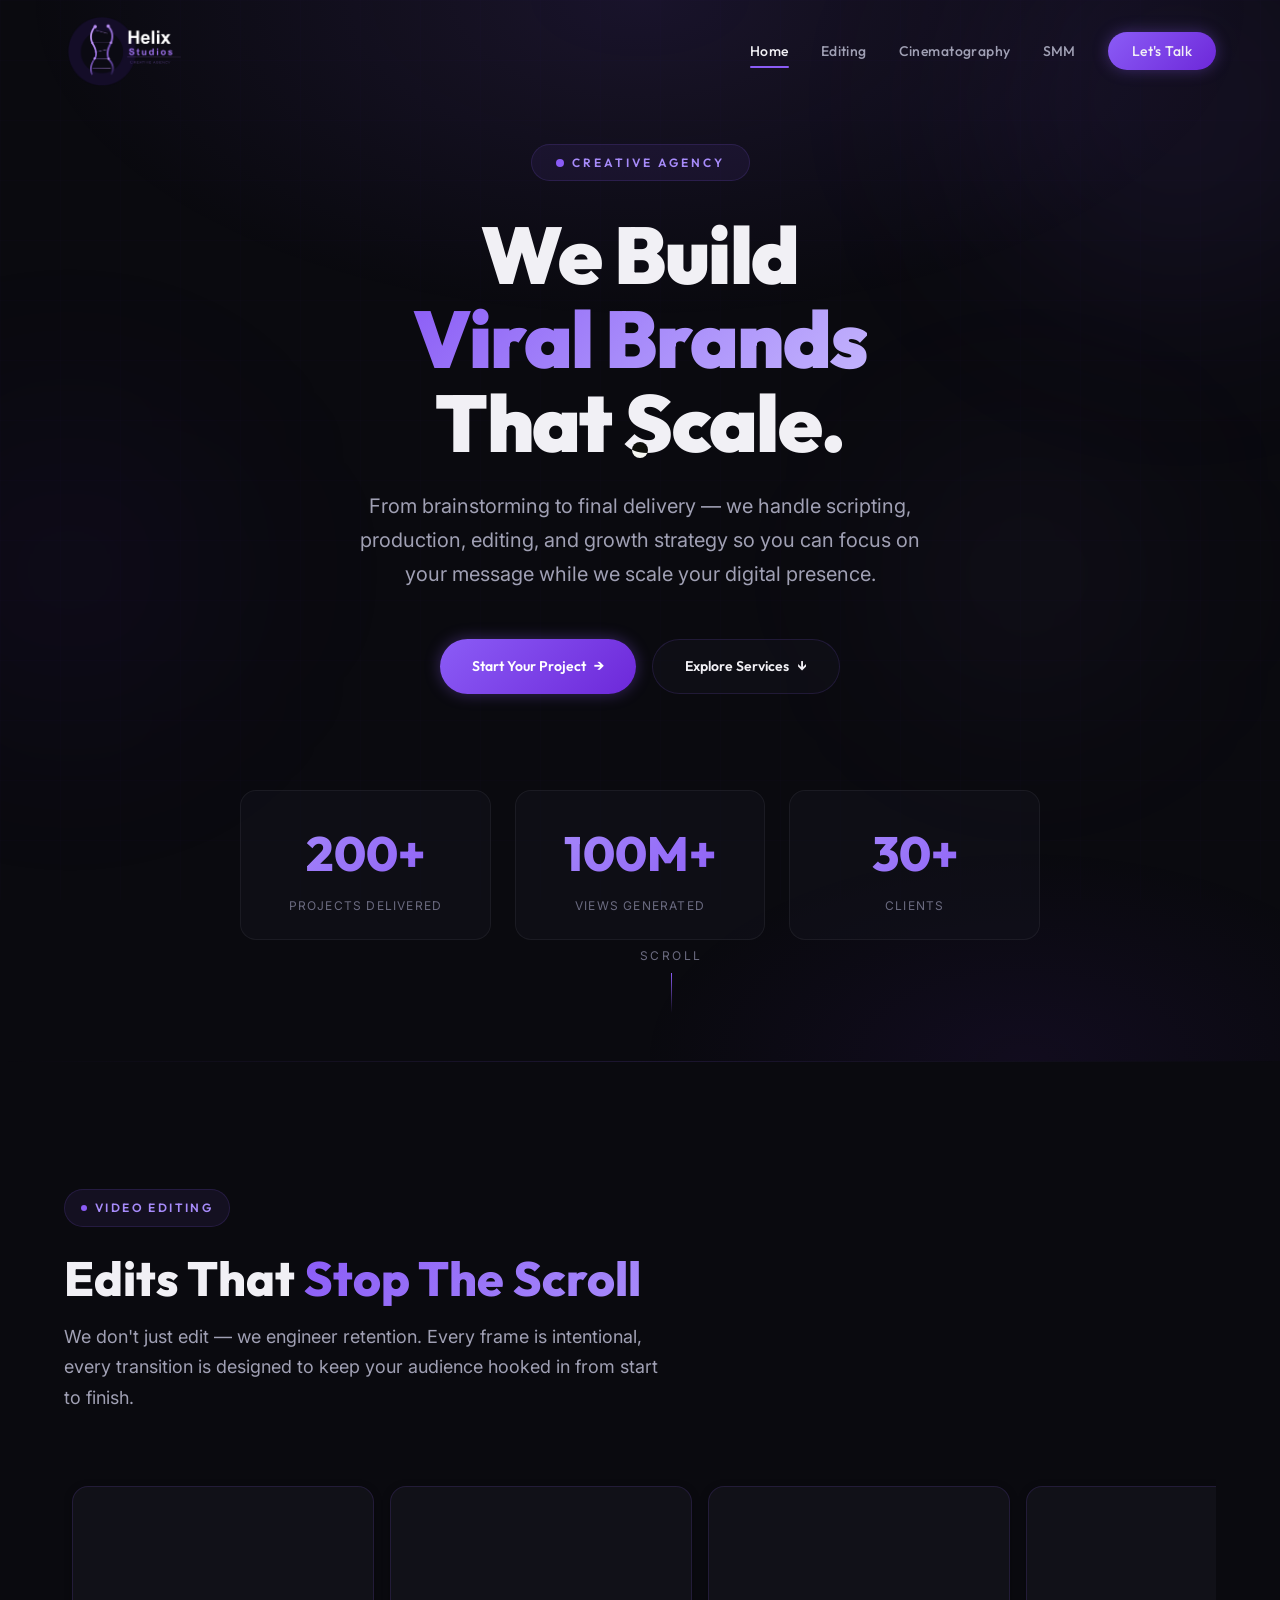
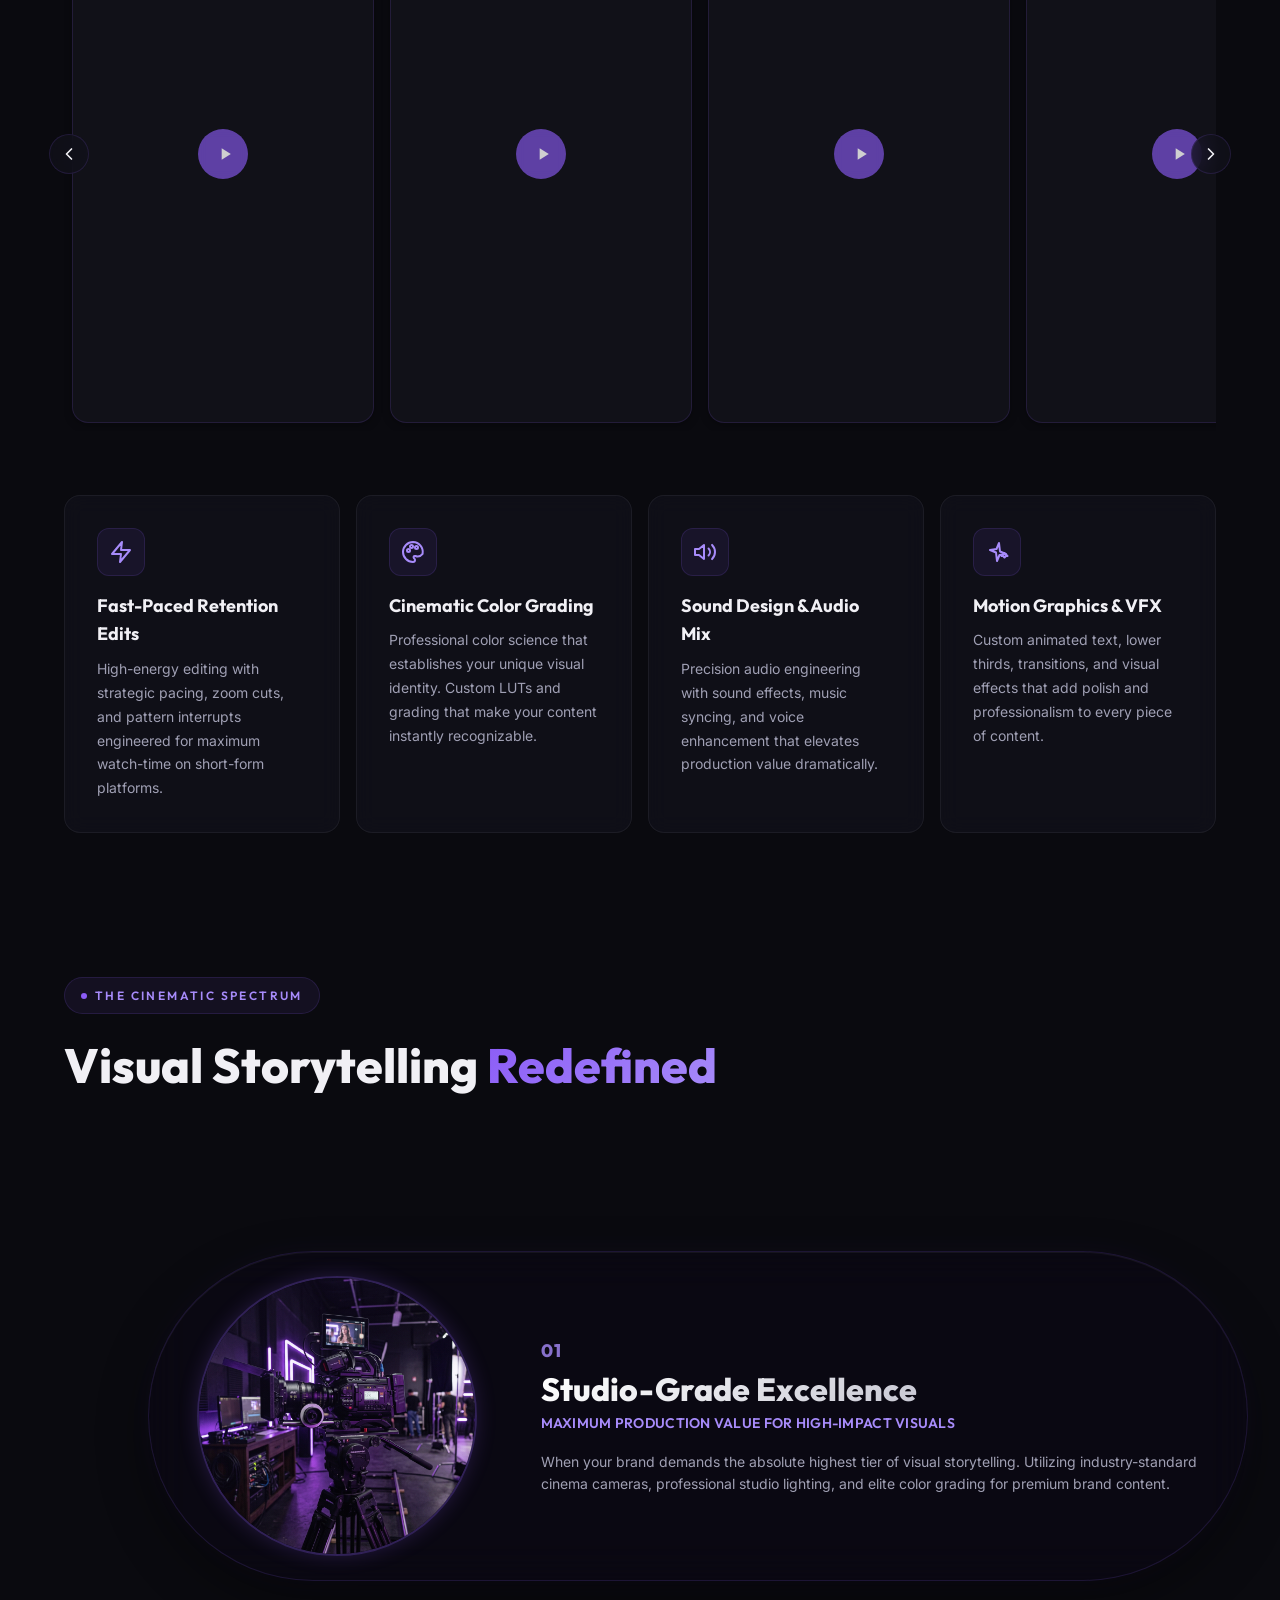
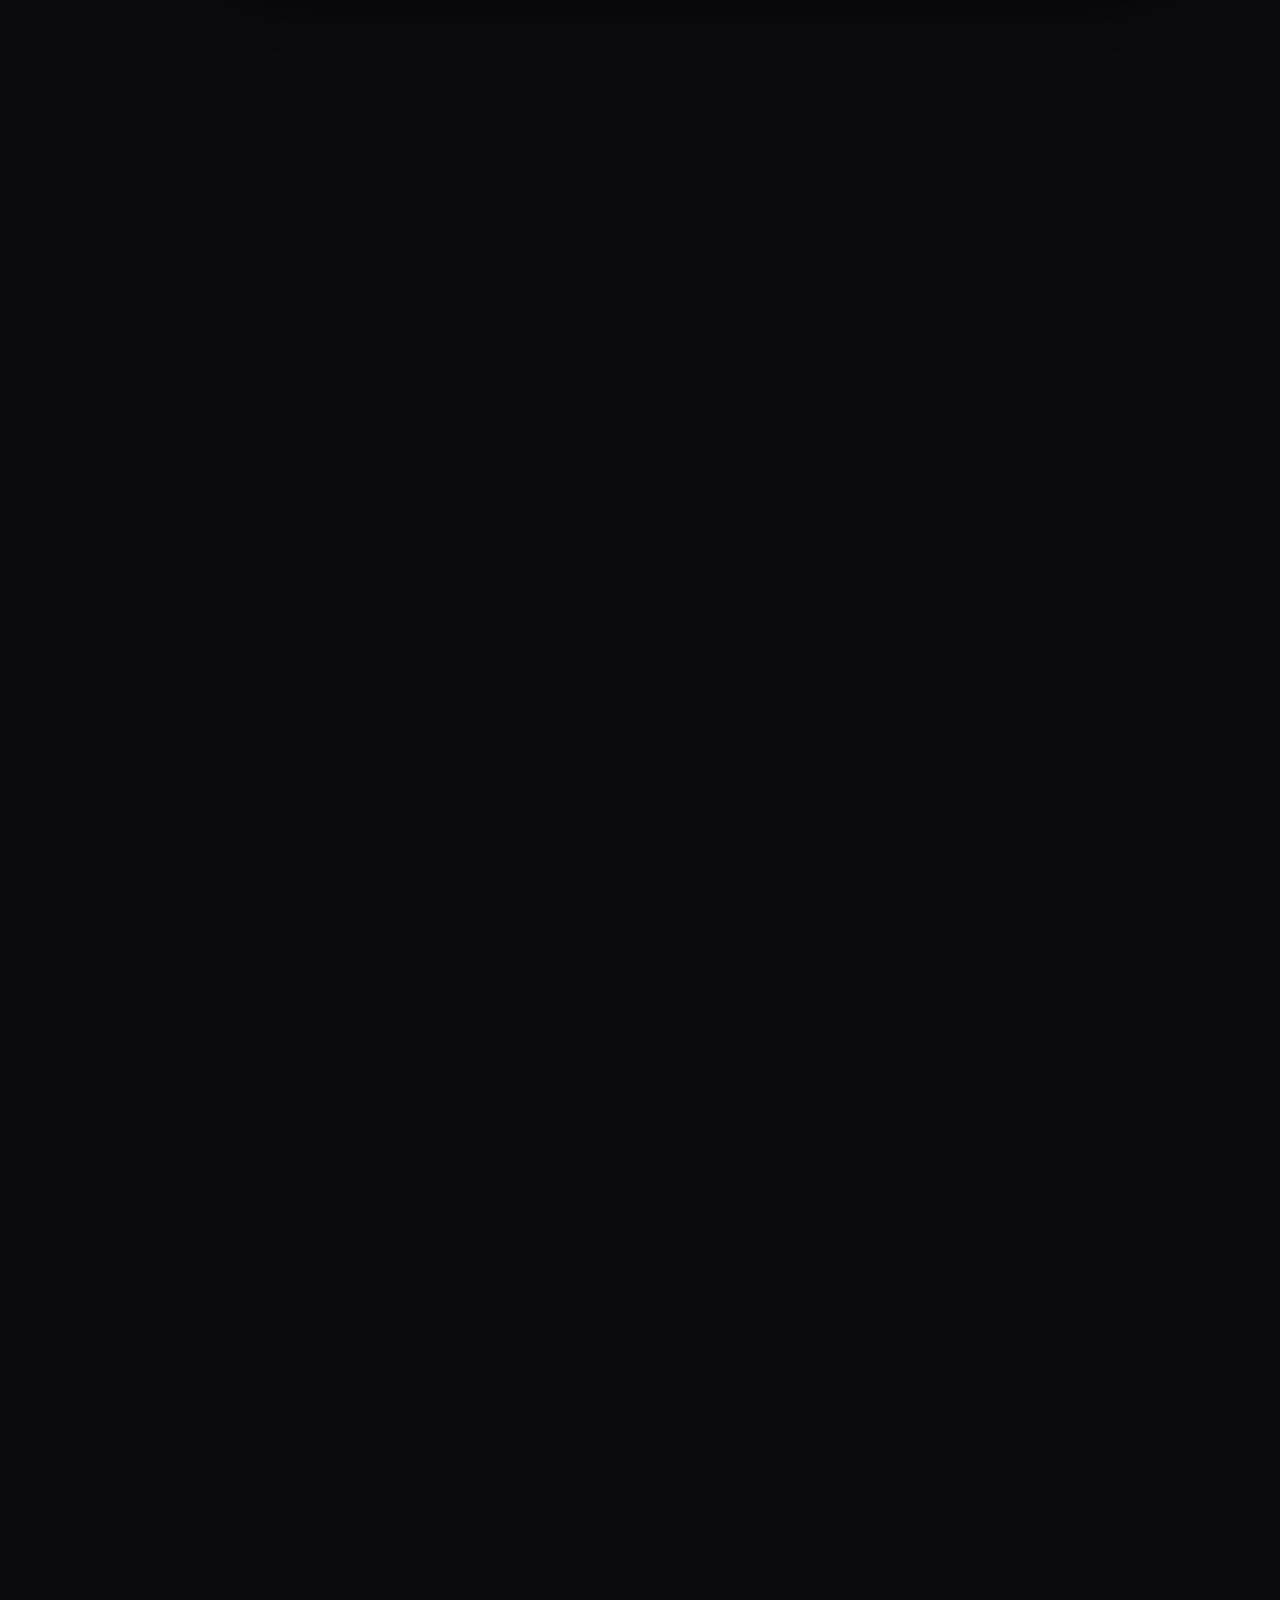
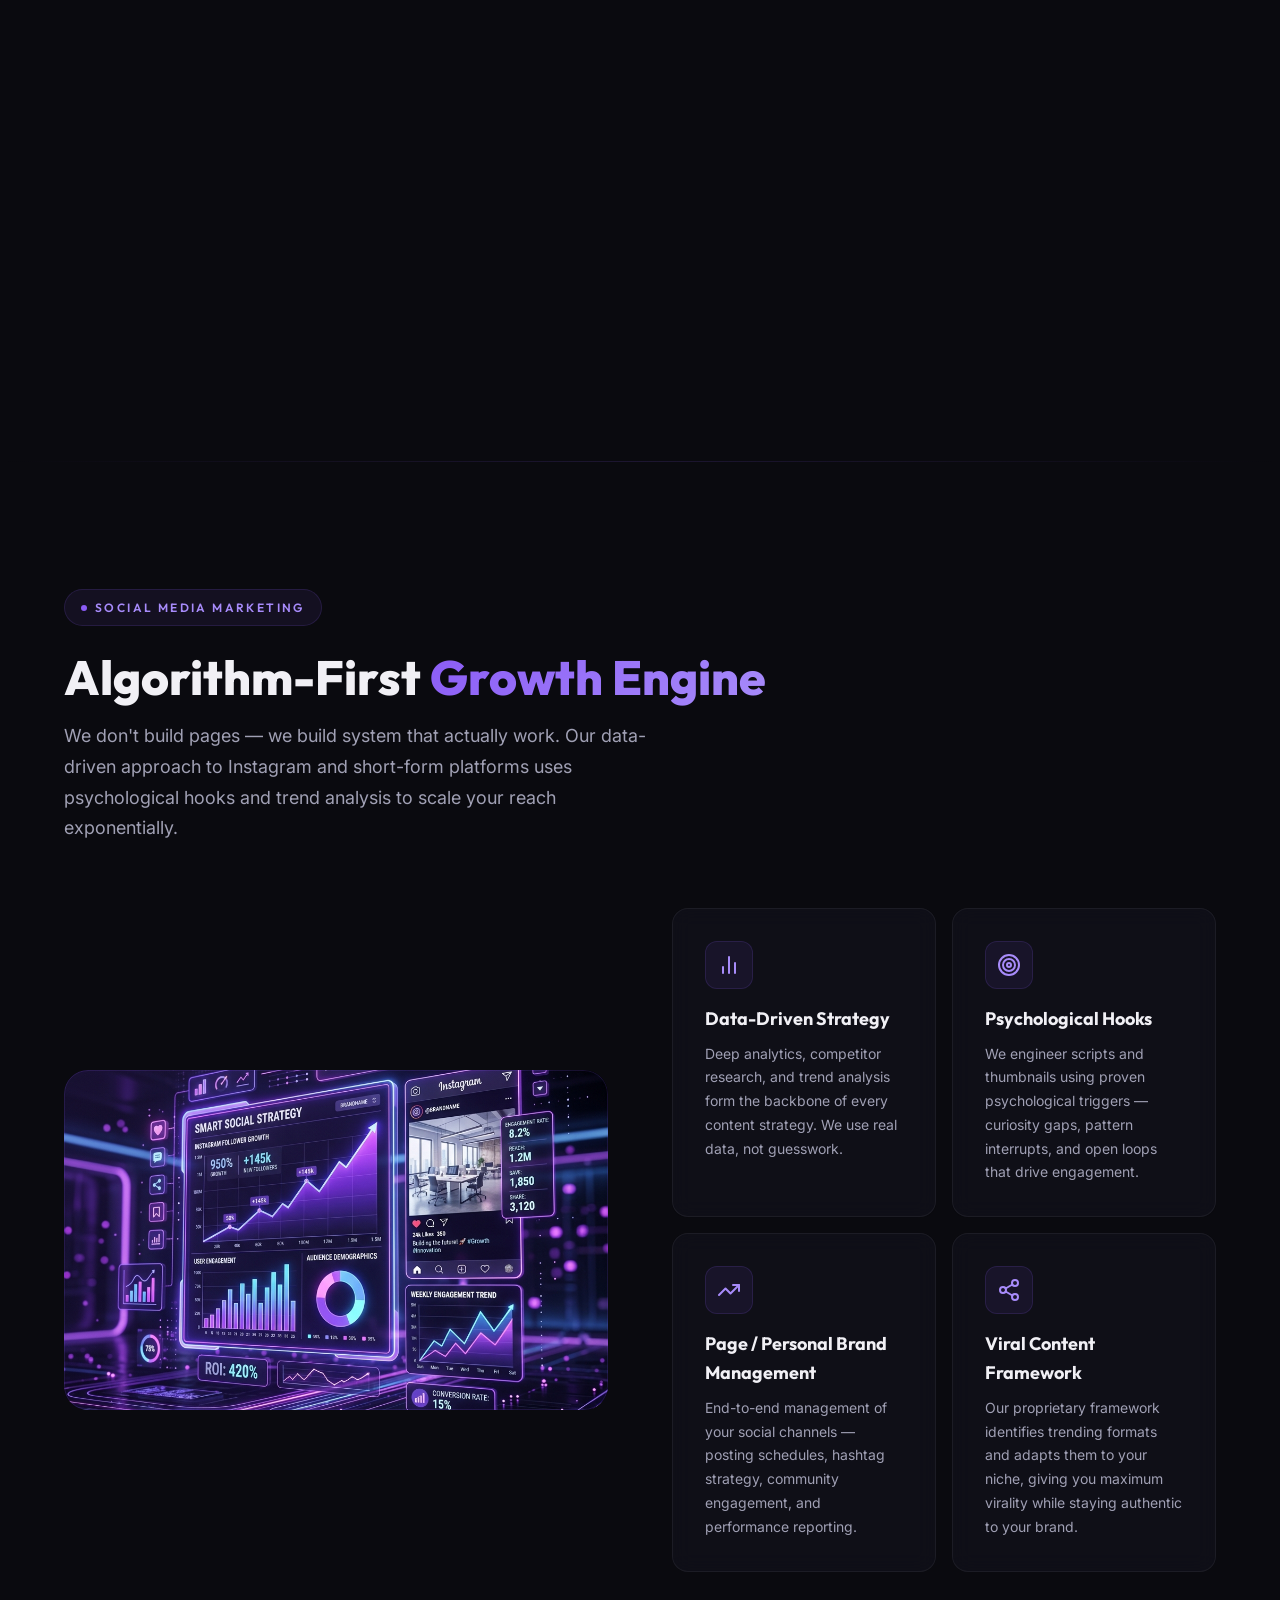
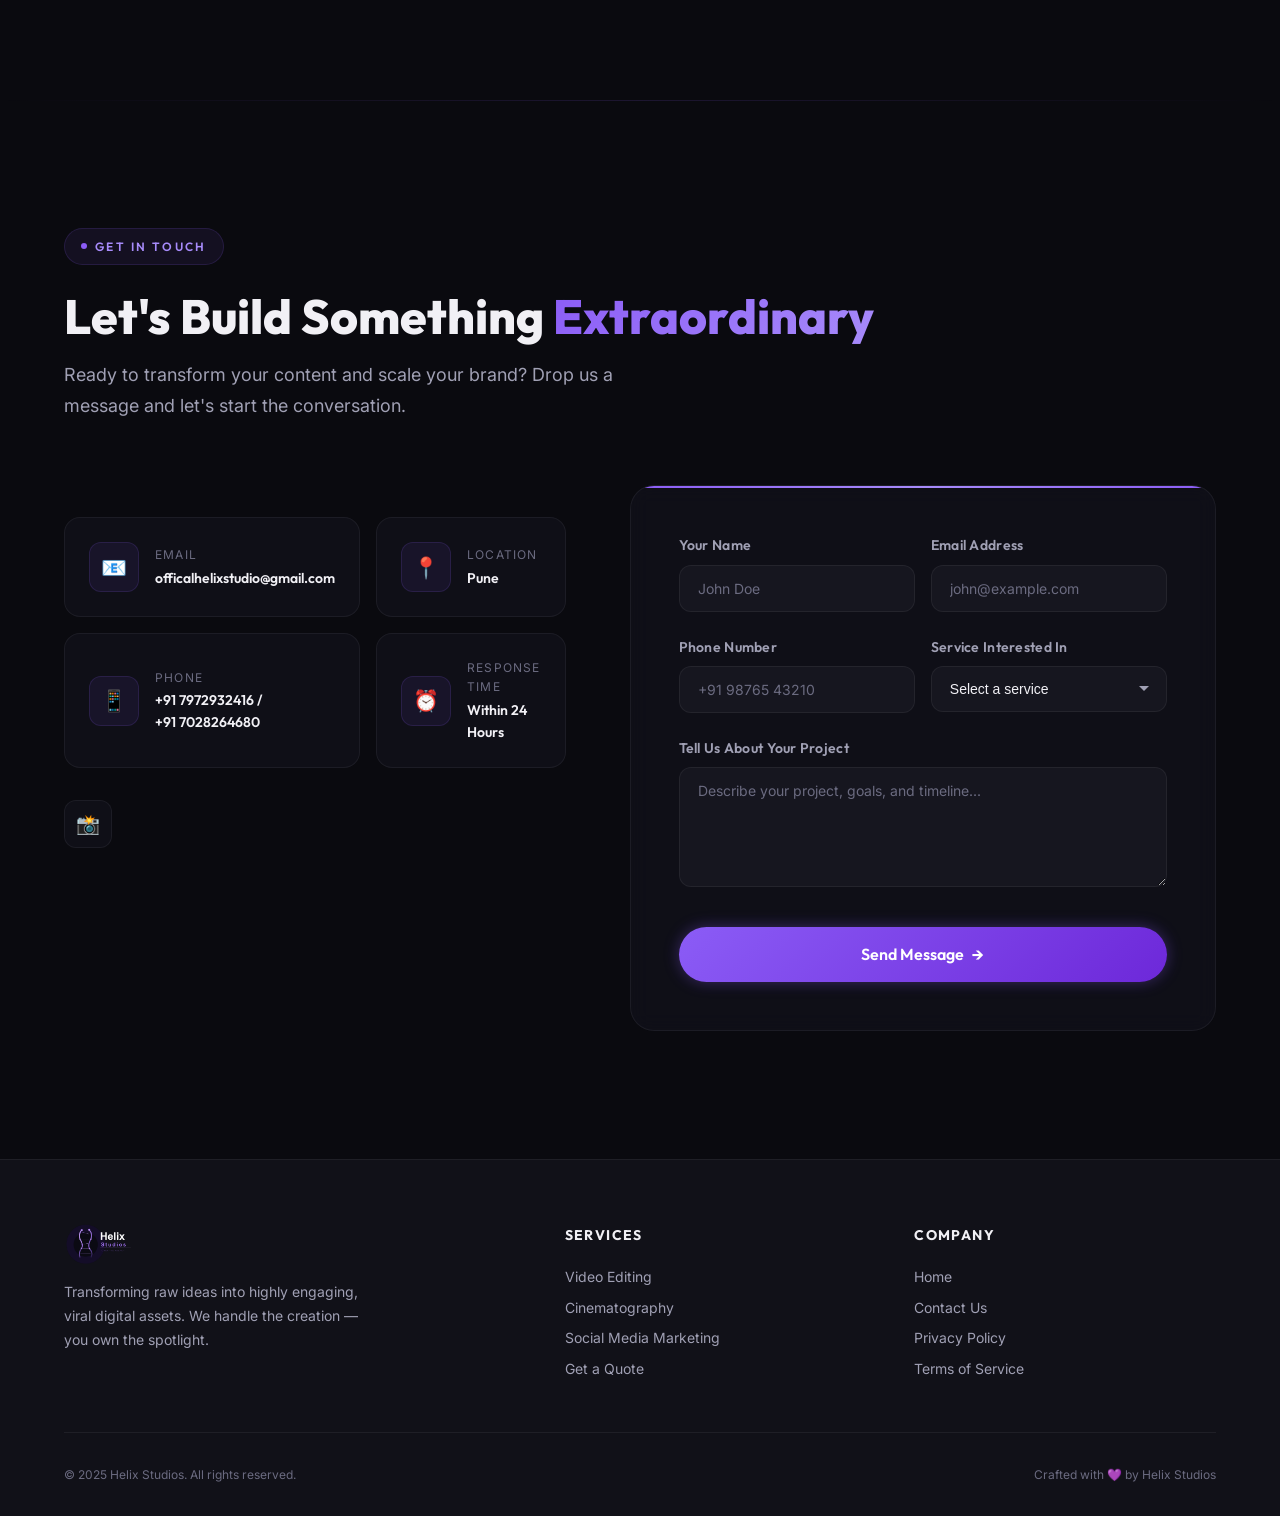
==== commit e11d128a: "added new reels" ====
--- a/public/index.html
+++ b/public/index.html
@@ -156,7 +156,7 @@
                     <span class="stat"><svg viewBox="0 0 24 24" fill="none" stroke="currentColor" stroke-width="2">
                         <path d="M1 12s4-8 11-8 11 8 11 8-4 8-11 8-11-8-11-8z" />
                         <circle cx="12" cy="12" r="3" />
-                      </svg> 9.1m</span>
+                      </svg> 9.1M</span>
                     <span class="stat"><svg viewBox="0 0 24 24" fill="none" stroke="currentColor" stroke-width="2">
                         <path
                           d="M20.84 4.61a5.5 5.5 0 0 0-7.78 0L12 5.67l-1.06-1.06a5.5 5.5 0 0 0-7.78 7.78l1.06 1.06L12 21.23l7.78-7.78 1.06-1.06a5.5 5.5 0 0 0 0-7.78z" />
@@ -180,7 +180,7 @@
                     <span class="stat"><svg viewBox="0 0 24 24" fill="none" stroke="currentColor" stroke-width="2">
                         <path d="M1 12s4-8 11-8 11 8 11 8-4 8-11 8-11-8-11-8z" />
                         <circle cx="12" cy="12" r="3" />
-                      </svg> 5.6m</span>
+                      </svg> 5.6M</span>
                     <span class="stat"><svg viewBox="0 0 24 24" fill="none" stroke="currentColor" stroke-width="2">
                         <path
                           d="M20.84 4.61a5.5 5.5 0 0 0-7.78 0L12 5.67l-1.06-1.06a5.5 5.5 0 0 0-7.78 7.78l1.06 1.06L12 21.23l7.78-7.78 1.06-1.06a5.5 5.5 0 0 0 0-7.78z" />
@@ -204,7 +204,7 @@
                     <span class="stat"><svg viewBox="0 0 24 24" fill="none" stroke="currentColor" stroke-width="2">
                         <path d="M1 12s4-8 11-8 11 8 11 8-4 8-11 8-11-8-11-8z" />
                         <circle cx="12" cy="12" r="3" />
-                      </svg> 3.1m</span>
+                      </svg> 3.1M</span>
                     <span class="stat"><svg viewBox="0 0 24 24" fill="none" stroke="currentColor" stroke-width="2">
                         <path
                           d="M20.84 4.61a5.5 5.5 0 0 0-7.78 0L12 5.67l-1.06-1.06a5.5 5.5 0 0 0-7.78 7.78l1.06 1.06L12 21.23l7.78-7.78 1.06-1.06a5.5 5.5 0 0 0 0-7.78z" />
@@ -228,7 +228,7 @@
                     <span class="stat"><svg viewBox="0 0 24 24" fill="none" stroke="currentColor" stroke-width="2">
                         <path d="M1 12s4-8 11-8 11 8 11 8-4 8-11 8-11-8-11-8z" />
                         <circle cx="12" cy="12" r="3" />
-                      </svg> 2.6m</span>
+                      </svg> 2.6M</span>
                     <span class="stat"><svg viewBox="0 0 24 24" fill="none" stroke="currentColor" stroke-width="2">
                         <path
                           d="M20.84 4.61a5.5 5.5 0 0 0-7.78 0L12 5.67l-1.06-1.06a5.5 5.5 0 0 0-7.78 7.78l1.06 1.06L12 21.23l7.78-7.78 1.06-1.06a5.5 5.5 0 0 0 0-7.78z" />
@@ -252,7 +252,7 @@
                     <span class="stat"><svg viewBox="0 0 24 24" fill="none" stroke="currentColor" stroke-width="2">
                         <path d="M1 12s4-8 11-8 11 8 11 8-4 8-11 8-11-8-11-8z" />
                         <circle cx="12" cy="12" r="3" />
-                      </svg> 1.2m</span>
+                      </svg> 1.2M</span>
                     <span class="stat"><svg viewBox="0 0 24 24" fill="none" stroke="currentColor" stroke-width="2">
                         <path
                           d="M20.84 4.61a5.5 5.5 0 0 0-7.78 0L12 5.67l-1.06-1.06a5.5 5.5 0 0 0-7.78 7.78l1.06 1.06L12 21.23l7.78-7.78 1.06-1.06a5.5 5.5 0 0 0 0-7.78z" />
@@ -276,7 +276,7 @@
                     <span class="stat"><svg viewBox="0 0 24 24" fill="none" stroke="currentColor" stroke-width="2">
                         <path d="M1 12s4-8 11-8 11 8 11 8-4 8-11 8-11-8-11-8z" />
                         <circle cx="12" cy="12" r="3" />
-                      </svg> 1.3m</span>
+                      </svg> 1.3M</span>
                     <span class="stat"><svg viewBox="0 0 24 24" fill="none" stroke="currentColor" stroke-width="2">
                         <path
                           d="M20.84 4.61a5.5 5.5 0 0 0-7.78 0L12 5.67l-1.06-1.06a5.5 5.5 0 0 0-7.78 7.78l1.06 1.06L12 21.23l7.78-7.78 1.06-1.06a5.5 5.5 0 0 0 0-7.78z" />
@@ -291,6 +291,217 @@
                 </svg>
               </div>
             </div>
+
+
+            <!-- Reel 7 -->
+            <div class="reel-card" onclick="togglePlay(this)">
+              <video src="videos/edit 07.mp4" loop playsinline preload="metadata"></video>
+              <div class="reel-overlay">
+                <div class="reel-info">
+                  <div class="reel-stats">
+                    <span class="stat"><svg viewBox="0 0 24 24" fill="none" stroke="currentColor" stroke-width="2">
+                        <path d="M1 12s4-8 11-8 11 8 11 8-4 8-11 8-11-8-11-8z" />
+                        <circle cx="12" cy="12" r="3" />
+                      </svg> 12.1M</span>
+                    <span class="stat"><svg viewBox="0 0 24 24" fill="none" stroke="currentColor" stroke-width="2">
+                        <path
+                          d="M20.84 4.61a5.5 5.5 0 0 0-7.78 0L12 5.67l-1.06-1.06a5.5 5.5 0 0 0-7.78 7.78l1.06 1.06L12 21.23l7.78-7.78 1.06-1.06a5.5 5.5 0 0 0 0-7.78z" />
+                      </svg> 956k</span>
+                  </div>
+                  <p class="reel-desc">Cinematic Reel</p>
+                </div>
+              </div>
+              <div class="play-btn">
+                <svg viewBox="0 0 24 24" fill="currentColor">
+                  <path d="M8 5v14l11-7z" />
+                </svg>
+              </div>
+            </div>
+
+            <!-- Reel 8 -->
+            <div class="reel-card" onclick="togglePlay(this)">
+              <video src="videos/edit 08.mp4" loop playsinline preload="metadata"></video>
+              <div class="reel-overlay">
+                <div class="reel-info">
+                  <div class="reel-stats">
+                    <span class="stat"><svg viewBox="0 0 24 24" fill="none" stroke="currentColor" stroke-width="2">
+                        <path d="M1 12s4-8 11-8 11 8 11 8-4 8-11 8-11-8-11-8z" />
+                        <circle cx="12" cy="12" r="3" />
+                      </svg> 8.7M</span>
+                    <span class="stat"><svg viewBox="0 0 24 24" fill="none" stroke="currentColor" stroke-width="2">
+                        <path
+                          d="M20.84 4.61a5.5 5.5 0 0 0-7.78 0L12 5.67l-1.06-1.06a5.5 5.5 0 0 0-7.78 7.78l1.06 1.06L12 21.23l7.78-7.78 1.06-1.06a5.5 5.5 0 0 0 0-7.78z" />
+                      </svg> 769k+</span>
+                  </div>
+                  <p class="reel-desc">Cinematic Reel</p>
+                </div>
+              </div>
+              <div class="play-btn">
+                <svg viewBox="0 0 24 24" fill="currentColor">
+                  <path d="M8 5v14l11-7z" />
+                </svg>
+              </div>
+            </div>
+
+            <!-- Reel 9 -->
+            <div class="reel-card" onclick="togglePlay(this)">
+              <video src="videos/edit 09.mp4" loop playsinline preload="metadata"></video>
+              <div class="reel-overlay">
+                <div class="reel-info">
+                  <div class="reel-stats">
+                    <span class="stat"><svg viewBox="0 0 24 24" fill="none" stroke="currentColor" stroke-width="2">
+                        <path d="M1 12s4-8 11-8 11 8 11 8-4 8-11 8-11-8-11-8z" />
+                        <circle cx="12" cy="12" r="3" />
+                      </svg> 7.6M</span>
+                    <span class="stat"><svg viewBox="0 0 24 24" fill="none" stroke="currentColor" stroke-width="2">
+                        <path
+                          d="M20.84 4.61a5.5 5.5 0 0 0-7.78 0L12 5.67l-1.06-1.06a5.5 5.5 0 0 0-7.78 7.78l1.06 1.06L12 21.23l7.78-7.78 1.06-1.06a5.5 5.5 0 0 0 0-7.78z" />
+                      </svg> 651k</span>
+                  </div>
+                  <p class="reel-desc">Cinematic Reel</p>
+                </div>
+              </div>
+              <div class="play-btn">
+                <svg viewBox="0 0 24 24" fill="currentColor">
+                  <path d="M8 5v14l11-7z" />
+                </svg>
+              </div>
+            </div>
+
+            <!-- Reel 10 -->
+            <div class="reel-card" onclick="togglePlay(this)">
+              <video src="videos/edit 10.mp4" loop playsinline preload="metadata"></video>
+              <div class="reel-overlay">
+                <div class="reel-info">
+                  <div class="reel-stats">
+                    <span class="stat"><svg viewBox="0 0 24 24" fill="none" stroke="currentColor" stroke-width="2">
+                        <path d="M1 12s4-8 11-8 11 8 11 8-4 8-11 8-11-8-11-8z" />
+                        <circle cx="12" cy="12" r="3" />
+                      </svg> 5.6M</span>
+                    <span class="stat"><svg viewBox="0 0 24 24" fill="none" stroke="currentColor" stroke-width="2">
+                        <path
+                          d="M20.84 4.61a5.5 5.5 0 0 0-7.78 0L12 5.67l-1.06-1.06a5.5 5.5 0 0 0-7.78 7.78l1.06 1.06L12 21.23l7.78-7.78 1.06-1.06a5.5 5.5 0 0 0 0-7.78z" />
+                      </svg> 551k</span>
+                  </div>
+                  <p class="reel-desc">Cinematic Reel</p>
+                </div>
+              </div>
+              <div class="play-btn">
+                <svg viewBox="0 0 24 24" fill="currentColor">
+                  <path d="M8 5v14l11-7z" />
+                </svg>
+              </div>
+            </div>
+
+
+            <!-- Reel 11 -->
+            <div class="reel-card" onclick="togglePlay(this)">
+              <video src="videos/edit 11.mp4" loop playsinline preload="metadata"></video>
+              <div class="reel-overlay">
+                <div class="reel-info">
+                  <div class="reel-stats">
+                    <span class="stat"><svg viewBox="0 0 24 24" fill="none" stroke="currentColor" stroke-width="2">
+                        <path d="M1 12s4-8 11-8 11 8 11 8-4 8-11 8-11-8-11-8z" />
+                        <circle cx="12" cy="12" r="3" />
+                      </svg> 5.1M</span>
+                    <span class="stat"><svg viewBox="0 0 24 24" fill="none" stroke="currentColor" stroke-width="2">
+                        <path
+                          d="M20.84 4.61a5.5 5.5 0 0 0-7.78 0L12 5.67l-1.06-1.06a5.5 5.5 0 0 0-7.78 7.78l1.06 1.06L12 21.23l7.78-7.78 1.06-1.06a5.5 5.5 0 0 0 0-7.78z" />
+                      </svg> 329k</span>
+                  </div>
+                  <p class="reel-desc">Cinematic Reel</p>
+                </div>
+              </div>
+              <div class="play-btn">
+                <svg viewBox="0 0 24 24" fill="currentColor">
+                  <path d="M8 5v14l11-7z" />
+                </svg>
+              </div>
+            </div>
+
+
+            <!-- Reel 12 -->
+            <div class="reel-card" onclick="togglePlay(this)">
+              <video src="videos/edit 12.mp4" loop playsinline preload="metadata"></video>
+              <div class="reel-overlay">
+                <div class="reel-info">
+                  <div class="reel-stats">
+                    <span class="stat"><svg viewBox="0 0 24 24" fill="none" stroke="currentColor" stroke-width="2">
+                        <path d="M1 12s4-8 11-8 11 8 11 8-4 8-11 8-11-8-11-8z" />
+                        <circle cx="12" cy="12" r="3" />
+                      </svg> 4.9M</span>
+                    <span class="stat"><svg viewBox="0 0 24 24" fill="none" stroke="currentColor" stroke-width="2">
+                        <path
+                          d="M20.84 4.61a5.5 5.5 0 0 0-7.78 0L12 5.67l-1.06-1.06a5.5 5.5 0 0 0-7.78 7.78l1.06 1.06L12 21.23l7.78-7.78 1.06-1.06a5.5 5.5 0 0 0 0-7.78z" />
+                      </svg> 247k</span>
+                  </div>
+                  <p class="reel-desc">Cinematic Reel</p>
+                </div>
+              </div>
+              <div class="play-btn">
+                <svg viewBox="0 0 24 24" fill="currentColor">
+                  <path d="M8 5v14l11-7z" />
+                </svg>
+              </div>
+            </div>
+
+
+            <!-- Reel 13 -->
+            <div class="reel-card" onclick="togglePlay(this)">
+              <video src="videos/edit 13.mp4" loop playsinline preload="metadata"></video>
+              <div class="reel-overlay">
+                <div class="reel-info">
+                  <div class="reel-stats">
+                    <span class="stat"><svg viewBox="0 0 24 24" fill="none" stroke="currentColor" stroke-width="2">
+                        <path d="M1 12s4-8 11-8 11 8 11 8-4 8-11 8-11-8-11-8z" />
+                        <circle cx="12" cy="12" r="3" />
+                      </svg> 1.3M</span>
+                    <span class="stat"><svg viewBox="0 0 24 24" fill="none" stroke="currentColor" stroke-width="2">
+                        <path
+                          d="M20.84 4.61a5.5 5.5 0 0 0-7.78 0L12 5.67l-1.06-1.06a5.5 5.5 0 0 0-7.78 7.78l1.06 1.06L12 21.23l7.78-7.78 1.06-1.06a5.5 5.5 0 0 0 0-7.78z" />
+                      </svg> 122k</span>
+                  </div>
+                  <p class="reel-desc">Cinematic Reel</p>
+                </div>
+              </div>
+              <div class="play-btn">
+                <svg viewBox="0 0 24 24" fill="currentColor">
+                  <path d="M8 5v14l11-7z" />
+                </svg>
+              </div>
+            </div>
+
+
+            <!-- Reel 14 -->
+            <div class="reel-card" onclick="togglePlay(this)">
+              <video src="videos/edit 14.mp4" loop playsinline preload="metadata"></video>
+              <div class="reel-overlay">
+                <div class="reel-info">
+                  <div class="reel-stats">
+                    <span class="stat"><svg viewBox="0 0 24 24" fill="none" stroke="currentColor" stroke-width="2">
+                        <path d="M1 12s4-8 11-8 11 8 11 8-4 8-11 8-11-8-11-8z" />
+                        <circle cx="12" cy="12" r="3" />
+                      </svg> 3.1M</span>
+                    <span class="stat"><svg viewBox="0 0 24 24" fill="none" stroke="currentColor" stroke-width="2">
+                        <path
+                          d="M20.84 4.61a5.5 5.5 0 0 0-7.78 0L12 5.67l-1.06-1.06a5.5 5.5 0 0 0-7.78 7.78l1.06 1.06L12 21.23l7.78-7.78 1.06-1.06a5.5 5.5 0 0 0 0-7.78z" />
+                      </svg> 182k</span>
+                  </div>
+                  <p class="reel-desc">Cinematic Reel</p>
+                </div>
+              </div>
+              <div class="play-btn">
+                <svg viewBox="0 0 24 24" fill="currentColor">
+                  <path d="M8 5v14l11-7z" />
+                </svg>
+              </div>
+            </div>
+
+
+
+
+
+
           </div>
 
           <button class="carousel-nav next-btn" aria-label="Next reel" onclick="scrollReels(1)">
